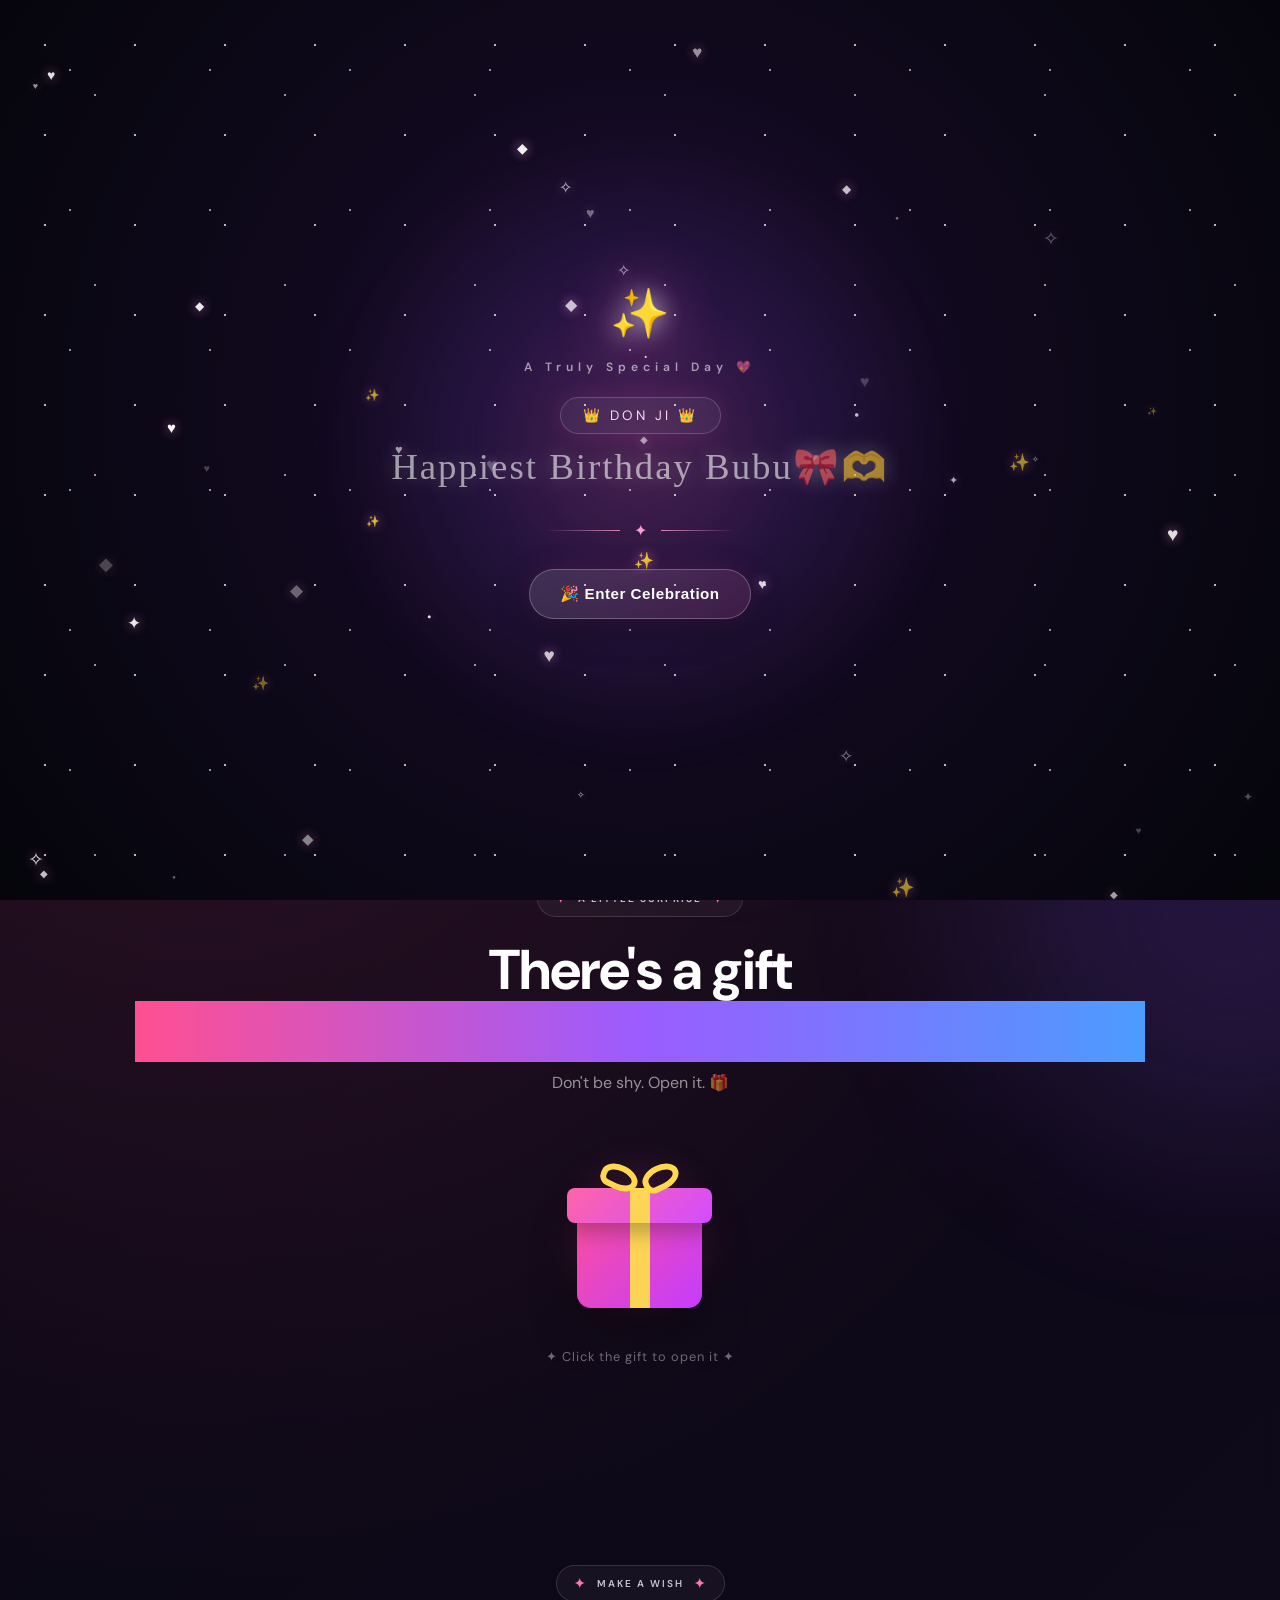
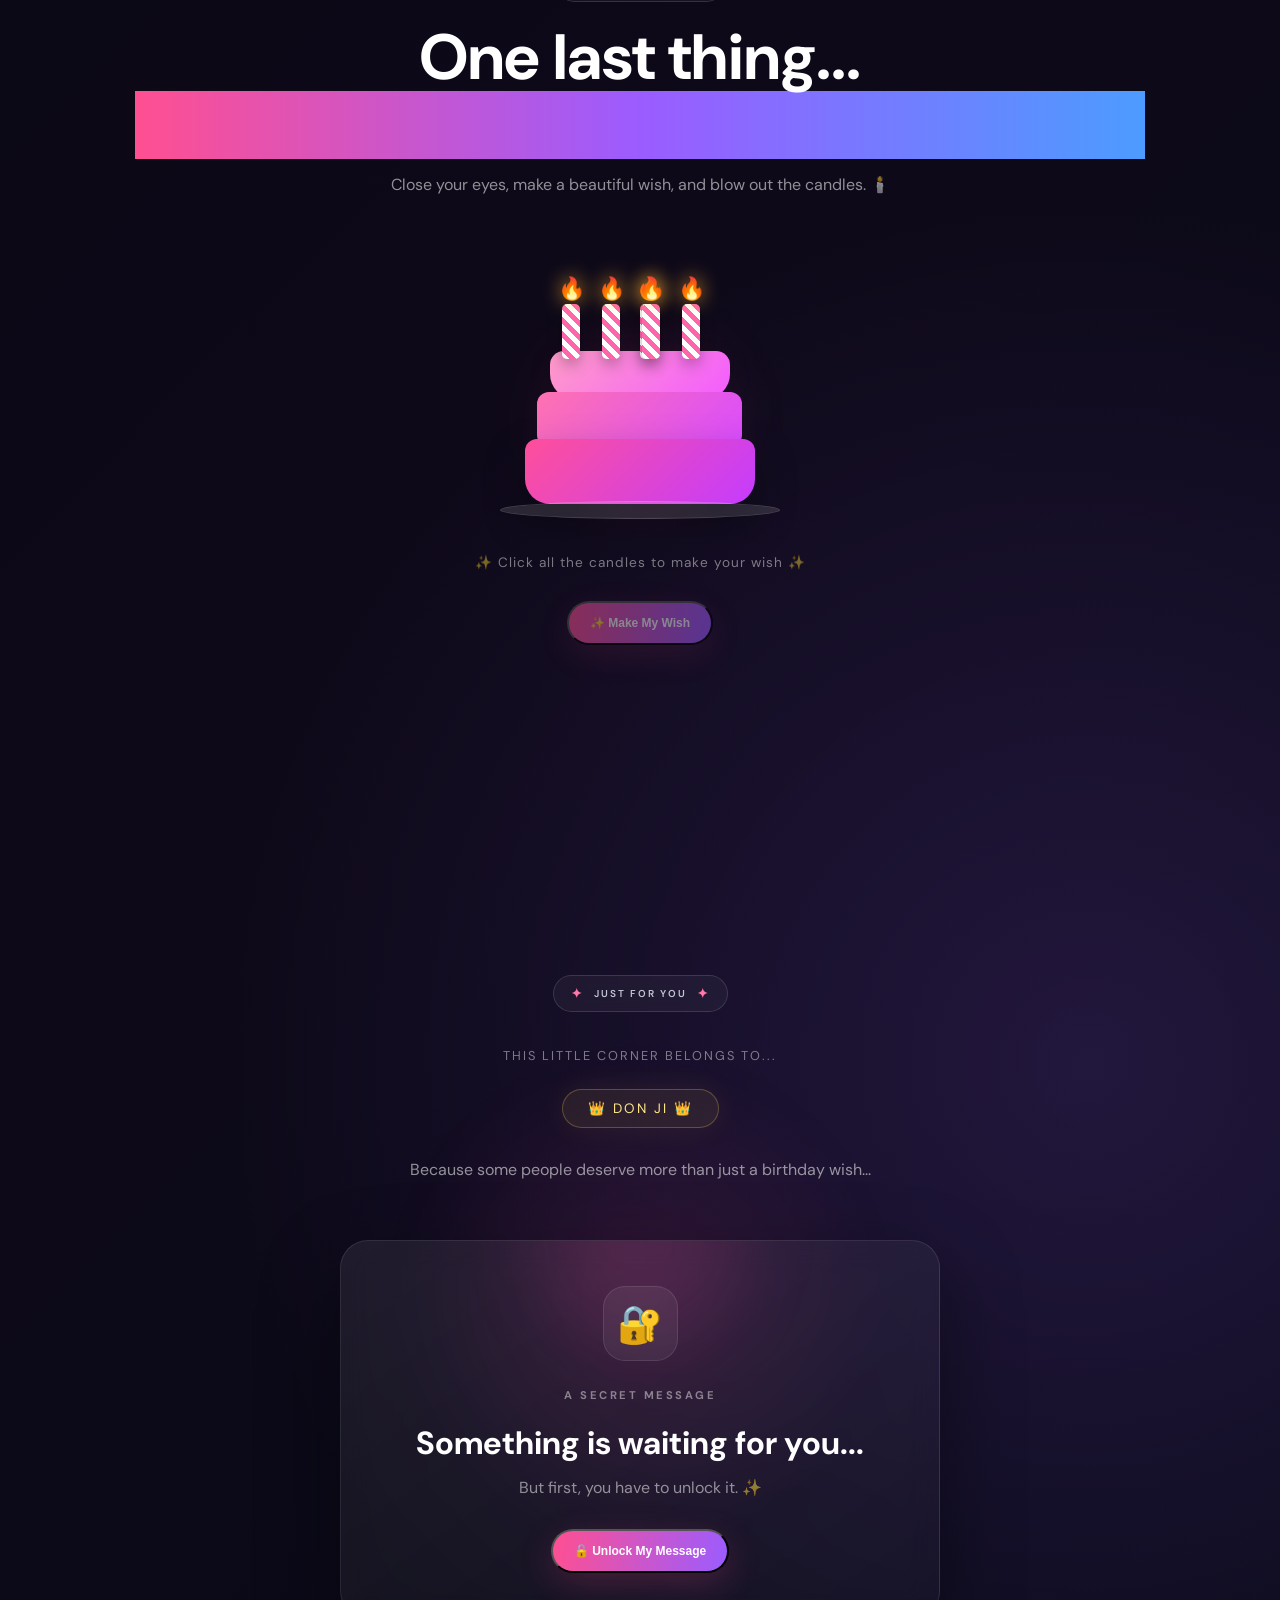
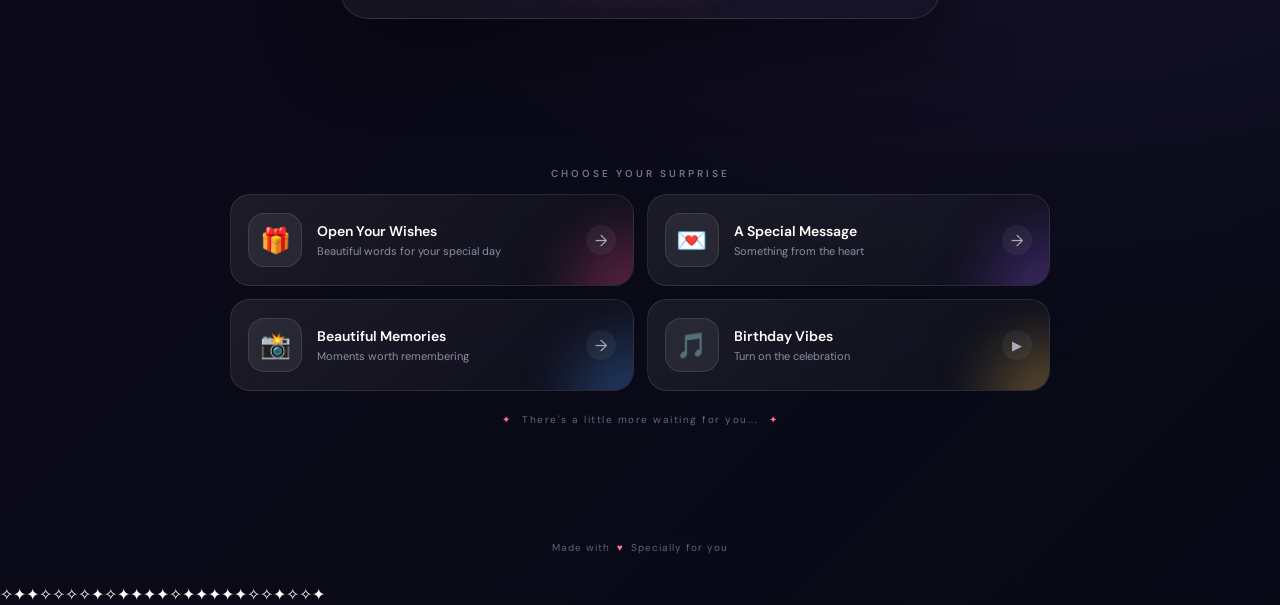
==== index.html @ 6f028351 "Initial birthday website" ====
<!DOCTYPE html>
<html lang="en">

<head>
    <meta charset="UTF-8">
    <meta name="viewport" content="width=device-width, initial-scale=1.0">

    <title> Happy Birthday 💖</title>

    <link rel="stylesheet" href="style.css">

    <link
        href="https://fonts.googleapis.com/css2?family=DM+Sans:wght@300;400;500;600;700&family=Great+Vibes&display=swap"
        rel="stylesheet">
</head>

<body class="home-page">

    <!-- Background -->
    <div class="background-glow glow-one"></div>
    <div class="background-glow glow-two"></div>
    <div class="stars"></div>

    <!-- Floating decorations -->
    <div class="floating-item balloon balloon-one">🎈</div>
    <div class="floating-item balloon balloon-two">🎈</div>
    <div class="floating-item heart heart-one">♡</div>
    <div class="floating-item heart heart-two">♡</div>
    <div class="floating-item sparkle sparkle-one">✦</div>
    <div class="floating-item sparkle sparkle-two">✧</div>

    <!-- =========================================
     GRAND BIRTHDAY OPENING
========================================= -->

    <div id="birthdayIntro" class="birthday-intro">

        <div class="intro-stars"></div>

        <div class="intro-balloons">
            <span>🎈</span>
            <span>🎈</span>
            <span>🎈</span>
            <span>🎈</span>
            <span>🎈</span>
        </div>

        <div class="intro-content">

            <div class="intro-sparkle">
                ✨
            </div>

            <p class="intro-small">
                 A Truly Special Day 💖
            </p>

            <h1>
            
            </h1>

            <div class="intro-crown">
                👑 DON JI 👑
            </div>

            <p class="intro-birthday">
                Happiest Birthday Bubu🎀🫶
            </p>

            <div class="intro-divider">
                <span></span>
                ✦
                <span></span>
            </div>

            <button id="enterBirthday" class="intro-enter">
                🎉 Enter Celebration
            </button>

        </div>

        <div class="intro-confetti"></div>

    </div>
    <!-- Top Navigation -->

    <nav class="top-nav">

        <div class="brand">
            <span class="brand-icon">✦</span>
            Don ji Birthday
        </div>

        <div class="nav-status">
            <span class="status-dot"></span>
            A Very Special Day
        </div>

    </nav>





    <!-- Main Hero -->

    <main class="hero">

        <div class="hero-content">

            <!-- Badge -->

            <div class="premium-badge">
                <span>✦</span>
                A LITTLE SURPRISE FOR YOU
                <span>✦</span>
            </div>


            <!-- Heading -->

            <h1>
                Happy
                <span>Birthday</span>
            </h1>


            <div class="special-name">
                Princess 🫶🏻🫰🏻
                <span>💖</span>
            </div>


            <p class="hero-description">
                Today is more than just a date on the calendar.
                <br>
                It's a celebration of <strong>you</strong>,
                your smile, your journey and all the beautiful
                moments waiting ahead.
            </p>


            <!-- Cake -->

            <div class="cake-wrapper">

                <div class="cake-glow"></div>

                <div class="cake">
                    🎂
                </div>

            </div>

            <!-- SURPRISE GIFT -->

            <section class="surprise-section">

                <div class="premium-badge">
                    <span>✦</span>
                    A LITTLE SURPRISE
                    <span>✦</span>
                </div>

                <h2>
                    There's a gift
                    <span>waiting for you...</span>
                </h2>

                <p class="surprise-subtitle">
                    Don't be shy. Open it. 🎁
                </p>

                <button id="giftBox" class="gift-box">

                    <div class="gift-glow"></div>

                    <div class="gift-lid">
                        <div class="gift-ribbon"></div>
                    </div>

                    <div class="gift-body">
                        <div class="gift-ribbon"></div>
                    </div>

                    <div class="gift-bow">
                        <span></span>
                        <span></span>
                    </div>

                </button>

                <p id="giftHint" class="gift-hint">
                    ✦ Click the gift to open it ✦
                </p>

            </section>


            <!-- SECRET SURPRISE -->

            <div id="surpriseModal" class="surprise-modal">

                <div class="surprise-backdrop"></div>

                <div class="surprise-card">

                    <button id="closeSurprise" class="close-surprise">
                        ×
                    </button>

                    <div class="surprise-icon">
                        🎁
                    </div>

                    <span class="section-label">
                        YOUR LITTLE SURPRISE
                    </span>

                    <h2>
                        Happy Birthday
                        <span>Beautiful Soul ✨</span>
                    </h2>

                    <p>
                        May this year bring you countless
                        reasons to smile, beautiful memories,
                        amazing adventures and everything
                        your heart wishes for.
                    </p>

                    <div class="surprise-message">
                        <span>“</span>

                        You are more special
                        than you probably realize.
                        Keep smiling and keep shining. 💖

                        <span>”</span>
                    </div>

                    <button id="celebrateButton" class="primary-button">
                        🎉 Celebrate!
                    </button>

                </div>

            </div>
            <!-- =========================================
     MAKE A WISH
========================================= -->

            <section class="wish-section">

                <div class="premium-badge">
                    <span>✦</span>
                    MAKE A WISH
                    <span>✦</span>
                </div>

                <h2 class="wish-title">
                    One last thing...
                    <span>Make a wish ✨</span>
                </h2>

                <p class="wish-subtitle">
                    Close your eyes, make a beautiful wish,
                    and blow out the candles. 🕯️
                </p>

                <div class="birthday-cake">

                    <div class="cake-glow"></div>

                    <!-- Candles -->

                    <button class="candle" data-candle="1">
                        <span class="flame">🔥</span>
                    </button>

                    <button class="candle" data-candle="2">
                        <span class="flame">🔥</span>
                    </button>

                    <button class="candle" data-candle="3">
                        <span class="flame">🔥</span>
                    </button>

                    <button class="candle" data-candle="4">
                        <span class="flame">🔥</span>
                    </button>

                    <button class="candle" data-candle="5">
                        <span class="flame">🔥</span>
                    </button>


                    <!-- Cake -->

                    <div class="cake-top"></div>

                    <div class="cake-middle"></div>

                    <div class="cake-bottom"></div>

                    <div class="cake-plate"></div>

                </div>


                <p id="candleHint" class="candle-hint">
                    ✨ Click all the candles to make your wish ✨
                </p>


                <button id="wishButton" class="primary-button wish-button">
                    ✨ Make My Wish
                </button>

            </section>


            <!-- =========================================
     FIREWORKS MODAL
========================================= -->

            <div id="fireworksModal" class="fireworks-modal">

                <canvas id="fireworksCanvas"></canvas>

                <div class="fireworks-content">

                    <div class="fireworks-emoji">
                        🎆
                    </div>

                    <span class="section-label">
                        YOUR WISH IS MADE
                    </span>

                    <h2>
                        Happy Birthday
                        <span>Beautiful Soul ✨</span>
                    </h2>

                    <p>
                        May every little wish in your heart
                        find its way to you.
                    </p>

                    <div class="wish-final">
                        🌟 Keep wishing.
                        Keep dreaming.
                        Keep shining. 🌟
                    </div>

                    <button id="closeFireworks" class="primary-button">
                        💖 Continue
                    </button>

                </div>

            </div>
            <!-- =========================================
     MAHI PERSONALIZED MESSAGE
========================================= -->

            <section class="mahi-section">

                <div class="premium-badge">
                    <span>✦</span>
                    JUST FOR YOU
                    <span>✦</span>
                </div>

                <p class="mahi-small">
                    This little corner belongs to...
                </p>


                <div class="don-ji-badge">
                    👑 DON JI 👑
                </div>

                <p class="mahi-intro">
                    Because some people deserve more than
                    just a birthday wish...
                </p>


                <!-- SECRET MESSAGE -->

                <div class="secret-message-box">

                    <div class="lock-icon" id="lockIcon">
                        🔐
                    </div>

                    <span class="section-label">
                        A SECRET MESSAGE
                    </span>

                    <h3 id="secretTitle">
                        Something is waiting for you...
                    </h3>

                    <p id="secretText">
                        But first, you have to unlock it. ✨
                    </p>

                    <button id="unlockButton" class="primary-button">
                        🔓 Unlock My Message
                    </button>

                </div>

            </section>

            <!-- Buttons -->

            <section class="action-section">

                <p class="action-label">
                    CHOOSE YOUR SURPRISE
                </p>


                <div class="action-grid">


                    <!-- Button 1 -->

                    <a href="wishes.html" class="action-card pink-card">

                        <div class="action-icon">
                            🎁
                        </div>

                        <div class="action-info">

                            <h3>
                                Open Your Wishes
                            </h3>

                            <p>
                                Beautiful words for your special day
                            </p>

                        </div>

                        <div class="action-arrow">
                            →
                        </div>

                    </a>



                    <!-- Button 2 -->

                    <a href="message.html" class="action-card purple-card">

                        <div class="action-icon">
                            💌
                        </div>

                        <div class="action-info">

                            <h3>
                                A Special Message
                            </h3>

                            <p>
                                Something from the heart
                            </p>

                        </div>

                        <div class="action-arrow">
                            →
                        </div>

                    </a>



                    <!-- Button 3 -->

                    <a href="memories.html" class="action-card blue-card">

                        <div class="action-icon">
                            📸
                        </div>

                        <div class="action-info">

                            <h3>
                                Beautiful Memories
                            </h3>

                            <p>
                                Moments worth remembering
                            </p>

                        </div>

                        <div class="action-arrow">
                            →
                        </div>

                    </a>



                    <!-- Button 4 -->

                    <button class="action-card music-card" id="musicButton">

                        <div class="action-icon">
                            🎵
                        </div>

                        <div class="action-info">

                            <h3 id="musicTitle">
                                Birthday Vibes
                            </h3>

                            <p id="musicText">
                                Turn on the celebration
                            </p>

                        </div>

                        <div class="action-arrow">
                            ▶
                        </div>

                    </button>


                </div>

            </section>


            <!-- Bottom text -->

            <div class="bottom-message">

                <span>✦</span>

                There's a little more waiting for you...

                <span>✦</span>

            </div>

        </div>

    </main>


    <!-- Music -->
    <audio id="birthdayMusic" preload="auto" loop>
        <source src="music/Alfaaz.aac" type="audio/aac">
    </audio>
    <footer>

        Made with
        <span>♥</span>
        Specially for you

    </footer>


    <script src="script.js"></script>

</body>

</ht
---- style.css ----
/* =========================================================
   PREMIUM BIRTHDAY WEBSITE
   Works with:
   index.html
   wishes.html
   message.html
   memories.html
========================================================= */


/* =========================================================
   GLOBAL
========================================================= */

* {
    margin: 0;
    padding: 0;
    box-sizing: border-box;
}

:root {
    --pink: #ff4f91;
    --pink-light: #ff8fba;
    --purple: #9b5cff;
    --purple-light: #bd9aff;
    --blue: #4c9cff;

    --white: #ffffff;
    --text: #ededf7;
    --muted: #aaaabd;
    --dark: #080711;

    --glass: rgba(255, 255, 255, 0.055);
    --glass-strong: rgba(255, 255, 255, 0.085);
    --border: rgba(255, 255, 255, 0.13);

    --shadow:
        0 25px 80px rgba(0, 0, 0, 0.35);
}

html {
    scroll-behavior: smooth;
}

body {
    min-height: 100vh;

    font-family:
        "DM Sans",
        Arial,
        sans-serif;

    color: var(--white);

    background:
        radial-gradient(
            circle at 15% 15%,
            rgba(255, 79, 145, 0.15),
            transparent 30%
        ),
        radial-gradient(
            circle at 85% 70%,
            rgba(155, 92, 255, 0.16),
            transparent 30%
        ),
        linear-gradient(
            135deg,
            #070610,
            #0e0919,
            #070a16
        );

    overflow-x: hidden;
}


/* =========================================================
   BACKGROUND
========================================================= */

.background-glow {
    position: fixed;

    width: 500px;
    height: 500px;

    border-radius: 50%;

    filter: blur(100px);

    opacity: 0.16;

    pointer-events: none;

    z-index: 0;
}

.glow-one {
    top: -250px;
    left: -180px;

    background: var(--pink);
}

.glow-two {
    right: -200px;
    bottom: -250px;

    background: var(--purple);
}


/* Stars */

.stars {
    position: fixed;

    inset: 0;

    pointer-events: none;

    z-index: 0;

    opacity: 0.25;

    background-image:
        radial-gradient(
            rgba(255,255,255,0.8) 1px,
            transparent 1px
        ),
        radial-gradient(
            rgba(255,255,255,0.5) 1px,
            transparent 1px
        );

    background-size:
        90px 90px,
        150px 150px;

    background-position:
        0 0,
        40px 70px;

    animation: starsMove 25s linear infinite;
}


/* =========================================================
   NAVIGATION
========================================================= */

.top-nav {
    position: relative;

    z-index: 20;

    width: 100%;

    min-height: 82px;

    padding: 20px 6%;

    display: flex;

    align-items: center;

    justify-content: space-between;

    border-bottom:
        1px solid rgba(255,255,255,0.08);

    background:
        rgba(7, 6, 16, 0.48);

    backdrop-filter: blur(20px);

    -webkit-backdrop-filter: blur(20px);
}


/* Brand */

.brand {
    display: flex;

    align-items: center;

    gap: 9px;

    font-size: 16px;

    font-weight: 600;

    letter-spacing: 1px;
}

.brand-icon {
    width: 30px;
    height: 30px;

    display: grid;

    place-items: center;

    border-radius: 9px;

    background:
        linear-gradient(
            135deg,
            var(--pink),
            var(--purple)
        );

    box-shadow:
        0 0 25px rgba(255,79,145,0.35);
}


/* Status */

.nav-status {
    display: flex;

    align-items: center;

    gap: 8px;

    padding: 8px 14px;

    border-radius: 50px;

    border:
        1px solid rgba(255,255,255,0.1);

    background:
        rgba(255,255,255,0.035);

    color: #aaaabb;

    font-size: 11px;

    letter-spacing: 0.5px;
}

.status-dot {
    width: 7px;
    height: 7px;

    border-radius: 50%;

    background: #70e6a1;

    box-shadow:
        0 0 12px #70e6a1;

    animation: pulse 2s infinite;
}


/* Back button */

.back-home {
    text-decoration: none;

    color: #bdbdcc;

    font-size: 13px;

    padding: 9px 17px;

    border-radius: 50px;

    border:
        1px solid rgba(255,255,255,0.1);

    background:
        rgba(255,255,255,0.035);

    transition: 0.3s ease;
}

.back-home:hover {
    color: white;

    border-color:
        rgba(255,255,255,0.25);

    background:
        rgba(255,255,255,0.09);

    transform: translateX(-4px);
}


/* =========================================================
   FLOATING DECORATIONS
========================================================= */

.floating-item {
    position: fixed;

    z-index: 1;

    pointer-events: none;

    user-select: none;
}

.balloon {
    font-size: 65px;

    opacity: 0.7;

    filter:
        drop-shadow(
            0 15px 20px rgba(255,80,140,0.2)
        );

    animation:
        balloonFloat 7s ease-in-out infinite;
}

.balloon-one {
    top: 18%;
    left: 4%;
}

.balloon-two {
    top: 22%;
    right: 5%;

    animation-delay: 2s;
}

.heart {
    color: #ff72a8;

    font-size: 65px;

    opacity: 0.3;

    animation:
        heartFloat 5s ease-in-out infinite;
}

.heart-one {
    left: 8%;
    bottom: 18%;
}

.heart-two {
    right: 9%;
    bottom: 20%;

    animation-delay: 2s;
}

.sparkle {
    color: white;

    font-size: 28px;

    opacity: 0.5;

    animation:
        sparkleFloat 4s ease-in-out infinite;
}

.sparkle-one {
    top: 30%;
    left: 18%;
}

.sparkle-two {
    right: 18%;
    top: 35%;

    animation-delay: 1.5s;
}


/* =========================================================
   HOME PAGE
========================================================= */

.hero {
    position: relative;

    z-index: 5;

    min-height:
        calc(100vh - 82px);

    display: flex;

    justify-content: center;

    align-items: center;

    text-align: center;

    padding:
        70px 20px 90px;
}

.hero-content {
    width: 100%;

    max-width: 1050px;
}


/* Badge */

.premium-badge {
    display: inline-flex;

    align-items: center;

    gap: 10px;

    padding: 9px 17px;

    border-radius: 50px;

    border:
        1px solid rgba(255,255,255,0.13);

    background:
        rgba(255,255,255,0.045);

    backdrop-filter: blur(15px);

    color: #c5c5d5;

    font-size: 10px;

    font-weight: 600;

    letter-spacing: 2px;

    animation:
        fadeDown 0.9s ease both;
}

.premium-badge span {
    color: #ff78a9;

    font-size: 13px;
}


/* Hero heading */

.hero h1 {
    margin-top: 25px;

    font-family:
        "Great Vibes",
        cursive;

    font-size:
        clamp(75px, 12vw, 155px);

    line-height: 0.85;

    font-weight: 400;

    letter-spacing: -2px;

    background:
        linear-gradient(
            100deg,
            #ffffff 10%,
            #ff82ad 40%,
            #b68bff 65%,
            #ffffff 90%
        );

    background-size: 250% auto;

    -webkit-background-clip: text;
    background-clip: text;

    -webkit-text-fill-color: transparent;

    animation:
        titleGradient 6s ease infinite,
        fadeUp 1s ease both;
}

.hero h1 span {
    display: block;
}


/* Name */

.special-name {
    margin-top: 18px;

    font-size:
        clamp(22px, 3vw, 34px);

    font-weight: 600;

    letter-spacing: 1px;

    animation:
        fadeUp 1.2s ease both;
}

.special-name span {
    display: inline-block;

    margin-left: 6px;

    animation:
        heartBeat 2s infinite;
}


/* Description */

.hero-description {
    max-width: 680px;

    margin:
        25px auto 0;

    color: var(--muted);

    font-size: 15px;

    line-height: 1.9;

    animation:
        fadeUp 1.4s ease both;
}

.hero-description strong {
    color: white;
}


/* Cake */

.cake-wrapper {
    position: relative;

    width: 130px;
    height: 120px;

    margin:
        20px auto 5px;

    display: grid;

    place-items: center;

    animation:
        fadeUp 1.5s ease both;
}

.cake {
    position: relative;

    z-index: 2;

    font-size: 68px;

    filter:
        drop-shadow(
            0 12px 30px rgba(255,80,140,0.35)
        );

    animation:
        cakeFloat 3.5s ease-in-out infinite;
}

.cake-glow {
    position: absolute;

    width: 90px;
    height: 90px;

    border-radius: 50%;

    background:
        radial-gradient(
            circle,
            rgba(255,90,150,0.3),
            transparent 70%
        );

    filter: blur(15px);

    animation:
        cakeGlow 3s ease-in-out infinite;
}


/* =========================================================
   ACTION BUTTONS
========================================================= */

.action-section {
    max-width: 820px;

    margin:
        28px auto 0;
}

.action-label {
    margin-bottom: 14px;

    color: #737389;

    font-size: 10px;

    letter-spacing: 3px;

    font-weight: 600;
}


/* Grid */

.action-grid {
    display: grid;

    grid-template-columns:
        repeat(2, 1fr);

    gap: 13px;
}


/* Action card */

.action-card {
    position: relative;

    min-height: 92px;

    display: flex;

    align-items: center;

    gap: 15px;

    padding: 15px 17px;

    text-align: left;

    text-decoration: none;

    color: white;

    border:
        1px solid rgba(255,255,255,0.1);

    border-radius: 20px;

    background:
        linear-gradient(
            135deg,
            rgba(255,255,255,0.075),
            rgba(255,255,255,0.025)
        );

    backdrop-filter: blur(18px);

    -webkit-backdrop-filter: blur(18px);

    cursor: pointer;

    transition:
        transform 0.35s ease,
        border 0.35s ease,
        box-shadow 0.35s ease,
        background 0.35s ease;

    overflow: hidden;
}


/* Shine */

.action-card::before {
    content: "";

    position: absolute;

    top: 0;
    left: -130%;

    width: 80%;

    height: 100%;

    background:
        linear-gradient(
            90deg,
            transparent,
            rgba(255,255,255,0.08),
            transparent
        );

    transform: skewX(-20deg);

    transition: 0.65s;
}

.action-card:hover::before {
    left: 150%;
}


/* Glow */

.action-card::after {
    content: "";

    position: absolute;

    width: 120px;
    height: 120px;

    right: -60px;
    bottom: -70px;

    border-radius: 50%;

    filter: blur(30px);

    opacity: 0.3;

    transition: 0.4s;
}

.pink-card::after {
    background: var(--pink);
}

.purple-card::after {
    background: var(--purple);
}

.blue-card::after {
    background: var(--blue);
}

.music-card::after {
    background: #ffca57;
}


/* Hover */

.action-card:hover {
    transform:
        translateY(-7px)
        scale(1.015);

    border-color:
        rgba(255,255,255,0.23);

    background:
        rgba(255,255,255,0.09);

    box-shadow:
        0 18px 50px rgba(0,0,0,0.3);
}

.action-card:hover::after {
    transform: scale(1.6);

    opacity: 0.5;
}


/* Icon */

.action-icon {
    position: relative;

    z-index: 2;

    flex-shrink: 0;

    width: 54px;
    height: 54px;

    display: grid;

    place-items: center;

    border-radius: 16px;

    background:
        rgba(255,255,255,0.07);

    border:
        1px solid rgba(255,255,255,0.1);

    font-size: 25px;

    transition: 0.35s;
}

.action-card:hover .action-icon {
    transform:
        rotate(-5deg)
        scale(1.08);

    background:
        rgba(255,255,255,0.12);
}


/* Info */

.action-info {
    position: relative;

    z-index: 2;

    flex: 1;
}

.action-info h3 {
    font-size: 14px;

    font-weight: 600;

    margin-bottom: 4px;
}

.action-info p {
    color: #8e8ea3;

    font-size: 11px;

    line-height: 1.4;
}


/* Arrow */

.action-arrow {
    position: relative;

    z-index: 2;

    width: 30px;
    height: 30px;

    display: grid;

    place-items: center;

    border-radius: 50%;

    color: #aaaabc;

    background:
        rgba(255,255,255,0.05);

    transition: 0.3s;
}

.action-card:hover .action-arrow {
    color: white;

    transform: translateX(4px);

    background:
        rgba(255,255,255,0.12);
}


/* Remove default button styles */

button.action-card {
    font-family: inherit;
    border: 1px solid rgba(255,255,255,0.1);
}


/* Bottom message */

.bottom-message {
    margin-top: 22px;

    color: #66667a;

    font-size: 10px;

    letter-spacing: 1.5px;
}

.bottom-message span {
    color: #ff73a5;

    margin: 0 6px;
}


/* =========================================================
   COMMON INNER PAGE
========================================================= */

.message-container,
.memories-container,
.wishes-container {
    position: relative;

    z-index: 5;

    width: min(1200px, 92%);

    margin: auto;

    padding:
        80px 0 100px;
}


/* =========================================================
   MESSAGE PAGE
========================================================= */

.message-heading,
.memories-heading {
    text-align: center;

    max-width: 800px;

    margin: auto;
}

.message-heading h1,
.memories-heading h1 {
    margin-top: 24px;

    font-family:
        "Great Vibes",
        cursive;

    font-size:
        clamp(60px, 8vw, 100px);

    font-weight: 400;

    line-height: 0.95;

    background:
        linear-gradient(
            100deg,
            white,
            #ff82ae,
            #b58bff
        );

    -webkit-background-clip: text;
    background-clip: text;

    -webkit-text-fill-color: transparent;
}

.message-heading h1 span,
.memories-heading h1 span {
    display: block;
}

.message-heading > p,
.memories-heading > p {
    margin-top: 22px;

    color: var(--muted);

    line-height: 1.8;
}


/* Letter */

.letter-wrapper {
    position: relative;

    max-width: 850px;

    margin:
        65px auto 0;
}

.letter-glow {
    position: absolute;

    inset: 10%;

    background:
        linear-gradient(
            135deg,
            rgba(255,79,145,0.25),
            rgba(155,92,255,0.2)
        );

    filter: blur(60px);

    z-index: -1;
}

.letter-card {
    position: relative;

    padding:
        45px clamp(25px, 6vw, 75px);

    border:
        1px solid rgba(255,255,255,0.14);

    border-radius: 28px;

    background:
        linear-gradient(
            145deg,
            rgba(255,255,255,0.085),
            rgba(255,255,255,0.025)
        );

    backdrop-filter: blur(20px);

    box-shadow:
        0 35px 100px rgba(0,0,0,0.3);
}

.letter-top {
    display: flex;

    align-items: center;

    justify-content: space-between;

    padding-bottom: 25px;

    border-bottom:
        1px solid rgba(255,255,255,0.09);
}

.letter-icon {
    width: 62px;
    height: 62px;

    display: grid;

    place-items: center;

    border-radius: 18px;

    font-size: 30px;

    background:
        rgba(255,255,255,0.07);
}

.letter-date {
    display: flex;

    flex-direction: column;

    align-items: flex-end;

    gap: 4px;
}

.letter-date span {
    color: #717185;

    font-size: 9px;

    letter-spacing: 2px;
}

.letter-date strong {
    color: #dddde8;

    font-size: 13px;
}

.letter-content {
    padding-top: 35px;

    color: #bdbdce;

    font-size: 15px;

    line-height: 2;
}

.letter-content p {
    margin-bottom: 22px;
}

.letter-content strong {
    color: white;
}

.greeting {
    color: white;

    font-size: 22px;

    font-weight: 600;
}

.quote-box {
    position: relative;

    margin:
        35px 0;

    padding:
        25px 35px;

    border-left:
        3px solid var(--pink);

    border-radius: 0 18px 18px 0;

    background:
        rgba(255,79,145,0.06);

    color: #e2cbd6;

    font-size: 16px;

    font-style: italic;
}

.quote-mark {
    color: var(--pink-light);

    font-size: 35px;

    line-height: 0;
}

.final-line {
    color: white;

    font-size: 18px;

    font-weight: 600;
}

.letter-signature {
    display: flex;

    flex-direction: column;

    gap: 4px;

    margin-top: 30px;

    padding-top: 25px;

    border-top:
        1px solid rgba(255,255,255,0.08);

    color: #7f7f94;

    font-size: 12px;
}

.letter-signature strong {
    color: #d9d9e5;

    font-size: 14px;
}


/* Heart section */

.heart-section {
    text-align: center;

    margin:
        90px auto 50px;

    max-width: 600px;
}

.big-heart {
    font-size: 65px;

    animation:
        heartBeat 1.8s infinite;

    filter:
        drop-shadow(
            0 10px 30px rgba(255,70,130,0.35)
        );
}

.heart-section h2 {
    margin-top: 15px;

    font-size: 25px;

    line-height: 1.4;
}

.heart-section p {
    margin-top: 10px;

    color: #858599;
}


/* =========================================================
   BUTTONS
========================================================= */

.message-navigation {
    display: flex;

    justify-content: center;

    gap: 12px;

    flex-wrap: wrap;

    margin-top: 35px;
}

.primary-button,
.secondary-button {
    display: inline-flex;

    align-items: center;

    justify-content: center;

    gap: 8px;

    padding:
        13px 21px;

    border-radius: 50px;

    text-decoration: none;

    font-size: 12px;

    font-weight: 600;

    transition: 0.3s;
}

.primary-button {
    color: white;

    background:
        linear-gradient(
            100deg,
            var(--pink),
            var(--purple)
        );

    box-shadow:
        0 10px 35px rgba(255,70,140,0.2);
}

.primary-button:hover {
    transform: translateY(-4px);

    box-shadow:
        0 15px 45px rgba(255,70,140,0.35);
}

.secondary-button {
    color: #d3d3df;

    border:
        1px solid rgba(255,255,255,0.12);

    background:
        rgba(255,255,255,0.045);
}

.secondary-button:hover {
    color: white;

    background:
        rgba(255,255,255,0.09);

    transform: translateY(-4px);
}


/* =========================================================
   MEMORIES PAGE
========================================================= */

.featured-memory {
    margin-top: 65px;
}

.featured-image {
    position: relative;

    height: 500px;

    overflow: hidden;

    border-radius: 30px;

    border:
        1px solid rgba(255,255,255,0.13);

    box-shadow:
        var(--shadow);
}

.featured-image img {
    width: 100%;
    height: 100%;

    object-fit: cover;

    transition:
        transform 1s ease;
}

.featured-image:hover img {
    transform: scale(1.05);
}

.image-overlay {
    position: absolute;

    inset: 0;

    background:
        linear-gradient(
            to top,
            rgba(0,0,0,0.85),
            rgba(0,0,0,0.05) 65%
        );
}

.featured-content {
    position: absolute;

    left: 45px;
    bottom: 40px;

    max-width: 550px;
}

.featured-content span {
    color: #ff91b9;

    font-size: 10px;

    letter-spacing: 3px;

    font-weight: 600;
}

.featured-content h2 {
    margin-top: 12px;

    font-size:
        clamp(35px, 5vw, 65px);

    line-height: 1.05;

    letter-spacing: -2px;
}

.featured-number {
    position: absolute;

    top: 30px;
    right: 30px;

    padding:
        8px 13px;

    border-radius: 50px;

    background:
        rgba(0,0,0,0.35);

    border:
        1px solid rgba(255,255,255,0.15);

    backdrop-filter: blur(10px);

    font-size: 10px;

    letter-spacing: 2px;
}


/* Intro */

.memory-intro {
    display: grid;

    grid-template-columns:
        1fr 0.7fr;

    gap: 60px;

    align-items: end;

    margin:
        100px 0 45px;
}

.section-label {
    color: #ff7ca9;

    font-size: 10px;

    font-weight: 600;

    letter-spacing: 3px;
}

.memory-intro h2 {
    margin-top: 12px;

    font-size:
        clamp(35px, 5vw, 55px);

    line-height: 1.05;

    letter-spacing: -2px;
}

.memory-intro > p {
    color: #9696aa;

    line-height: 1.8;

    font-size: 14px;
}


/* Gallery */

.memory-grid {
    display: grid;

    grid-template-columns:
        repeat(2, 1fr);

    gap: 18px;
}

.memory-card {
    position: relative;

    height: 380px;

    overflow: hidden;

    border-radius: 24px;

    border:
        1px solid rgba(255,255,255,0.1);

    box-shadow:
        0 20px 60px rgba(0,0,0,0.2);
}

.memory-card.large-card {
    height: 470px;
}

.memory-image,
.memory-image img {
    width: 100%;
    height: 100%;
}

.memory-image img {
    object-fit: cover;

    transition:
        transform 0.8s ease;
}

.memory-card:hover img {
    transform: scale(1.09);
}

.memory-overlay {
    position: absolute;

    inset: 0;

    background:
        linear-gradient(
            to top,
            rgba(0,0,0,0.85),
            rgba(0,0,0,0.05) 70%
        );
}

.memory-info {
    position: absolute;

    left: 28px;
    right: 28px;
    bottom: 28px;
}

.memory-info span {
    color: #ff8bb4;

    font-size: 9px;

    letter-spacing: 3px;

    font-weight: 600;
}

.memory-info h3 {
    margin-top: 8px;

    font-size: 22px;
}

.memory-info p {
    margin-top: 6px;

    max-width: 430px;

    color: #b8b8c7;

    font-size: 12px;

    line-height: 1.6;
}


/* =========================================================
   TIMELINE
========================================================= */

.memory-timeline {
    display: grid;

    grid-template-columns:
        0.7fr 1fr;

    gap: 100px;

    margin:
        120px 0;
}

.timeline-title > span {
    color: #ff7da9;

    font-size: 10px;

    letter-spacing: 3px;

    font-weight: 600;
}

.timeline-title h2 {
    margin-top: 15px;

    font-size:
        clamp(35px, 5vw, 55px);

    line-height: 1.05;
}

.timeline {
    display: flex;

    flex-direction: column;
}

.timeline-item {
    display: grid;

    grid-template-columns:
        55px 1fr;

    gap: 20px;
}

.timeline-dot {
    width: 45px;
    height: 45px;

    display: grid;

    place-items: center;

    border-radius: 50%;

    background:
        linear-gradient(
            135deg,
            var(--pink),
            var(--purple)
        );

    font-size: 10px;

    font-weight: 700;

    box-shadow:
        0 8px 25px rgba(255,70,140,0.25);
}

.timeline-item span {
    color: #77778b;

    font-size: 9px;

    letter-spacing: 2px;
}

.timeline-item h3 {
    margin-top: 5px;

    font-size: 20px;
}

.timeline-item p {
    margin-top: 5px;

    color: #9292a7;

    font-size: 12px;

    line-height: 1.7;
}

.timeline-line {
    width: 1px;

    height: 55px;

    margin:
        8px 0 8px 22px;

    background:
        linear-gradient(
            to bottom,
            rgba(255,79,145,0.4),
            rgba(155,92,255,0.2)
        );
}


/* Final memory section */

.memories-final {
    position: relative;

    text-align: center;

    padding:
        80px 30px;

    border-radius: 30px;

    overflow: hidden;

    background:
        linear-gradient(
            135deg,
            rgba(255,79,145,0.1),
            rgba(155,92,255,0.1)
        );

    border:
        1px solid rgba(255,255,255,0.11);
}

.final-icon {
    font-size: 55px;

    margin-bottom: 15px;
}

.memories-final h2 {
    max-width: 650px;

    margin: auto;

    font-size:
        clamp(30px, 5vw, 50px);

    line-height: 1.1;
}

.memories-final p {
    max-width: 550px;

    margin:
        18px auto 28px;

    color: #9494a8;

    line-height: 1.8;

    font-size: 14px;
}


/* =========================================================
   WISHES PAGE SUPPORT
========================================================= */

.wishes-container {
    max-width: 1200px;
}

.intro {
    max-width: 750px;

    margin-bottom: 55px;
}

.intro > span {
    color: #ff78a8;

    font-size: 10px;

    letter-spacing: 3px;
}

.intro h2 {
    margin-top: 15px;

    font-size:
        clamp(38px, 5vw, 62px);

    line-height: 1.05;

    letter-spacing: -2px;
}

.intro p {
    margin-top: 20px;

    color: #9999ad;

    line-height: 1.8;
}

.wish-grid {
    display: grid;

    grid-template-columns:
        repeat(3, 1fr);

    gap: 18px;
}

.wish-card {
    position: relative;

    min-height: 300px;

    padding: 30px;

    border-radius: 23px;

    border:
        1px solid rgba(255,255,255,0.1);

    background:
        linear-gradient(
            145deg,
            rgba(255,255,255,0.075),
            rgba(255,255,255,0.025)
        );

    backdrop-filter: blur(15px);

    overflow: hidden;

    transition:
        transform 0.35s ease,
        border 0.35s ease,
        box-shadow 0.35s ease;
}

.wish-card:hover {
    transform: translateY(-8px);

    border-color:
        rgba(255,105,160,0.35);

    box-shadow:
        0 20px 60px rgba(0,0,0,0.25);
}

.card-number {
    position: absolute;

    right: 22px;
    top: 18px;

    color: #626276;

    font-size: 10px;

    letter-spacing: 2px;
}

.emoji {
    width: 60px;
    height: 60px;

    display: grid;

    place-items: center;

    border-radius: 17px;

    background:
        rgba(255,255,255,0.06);

    border:
        1px solid rgba(255,255,255,0.1);

    font-size: 29px;

    margin-bottom: 23px;
}

.wish-card h3 {
    font-size: 18px;

    margin-bottom: 10px;
}

.wish-card p {
    color: #9696aa;

    font-size: 13px;

    line-height: 1.8;
}

.final-message {
    margin-top: 80px;

    text-align: center;

    padding: 75px 25px;

    border-radius: 30px;

    border:
        1px solid rgba(255,255,255,0.1);

    background:
        linear-gradient(
            135deg,
            rgba(255,79,145,0.09),
            rgba(155,92,255,0.09)
        );
}

.final-message h2 {
    color: #88889c;

    font-size: 13px;

    text-transform: uppercase;

    letter-spacing: 4px;
}

.final-message h3 {
    margin: 8px 0 10px;

    font-family:
        "Great Vibes",
        cursive;

    font-size:
        clamp(55px, 8vw, 90px);

    font-weight: 400;

    background:
        linear-gradient(
            90deg,
            white,
            #ff78a8,
            #b891ff
        );


    -webkit-text-fill-color: transparent;
}

.final-message p {
    color: #9292a6;

    margin-bottom: 25px;
}


/* =========================================================
   FOOTER
========================================================= */

footer {
    position: relative;

    z-index: 5;

    padding:
        25px 20px 30px;

    text-align: center;

    color: #626276;

    font-size: 10px;

    letter-spacing: 1px;
}

footer span {
    color: #ff679d;

    margin: 0 3px;
}


/* =========================================================
   ANIMATIONS
========================================================= */

@keyframes fadeUp {

    from {
        opacity: 0;

        transform:
            translateY(30px);
    }

    to {
        opacity: 1;

        transform:
            translateY(0);
    }

}

@keyframes fadeDown {

    from {
        opacity: 0;

        transform:
            translateY(-20px);
    }

    to {
        opacity: 1;

        transform:
            translateY(0);
    }

}

@keyframes titleGradient {

    0% {
        background-position: 0% center;
    }

    50% {
        background-position: 100% center;
    }

    100% {
        background-position: 0% center;
    }

}

@keyframes pulse {

    0%,
    100% {
        opacity: 1;

        transform: scale(1);
    }

    50% {
        opacity: 0.5;

        transform: scale(0.75);
    }

}

@keyframes heartBeat {

    0%,
    100% {
        transform: scale(1);
    }

    14% {
        transform: scale(1.15);
    }

    28% {
        transform: scale(1);
    }

    42% {
        transform: scale(1.1);
    }

}

@keyframes cakeFloat {

    0%,
    100% {
        transform:
            translateY(0)
            rotate(-2deg);
    }

    50% {
        transform:
            translateY(-12px)
            rotate(2deg);
    }

}

@keyframes cakeGlow {

    0%,
    100% {
        transform: scale(0.85);

        opacity: 0.5;
    }

    50% {
        transform: scale(1.15);

        opacity: 1;
    }

}

@keyframes balloonFloat {

    0%,
    100% {
        transform:
            translateY(0)
            rotate(-5deg);
    }

    50% {
        transform:
            translateY(-35px)
            rotate(5deg);
    }

}

@keyframes heartFloat {

    0%,
    100% {
        transform:
            translateY(0)
            rotate(-5deg);
    }

    50% {
        transform:
            translateY(-25px)
            rotate(5deg);
    }

}

@keyframes sparkleFloat {

    0%,
    100% {
        opacity: 0.25;

        transform:
            scale(0.8)
            rotate(0);
    }

    50% {
        opacity: 1;

        transform:
            scale(1.3)
            rotate(180deg);
    }

}

@keyframes starsMove {

    from {
        background-position:
            0 0,
            40px 70px;
    }

    to {
        background-position:
            90px 90px,
            130px 160px;
    }

}


/* =========================================================
   TABLET
========================================================= */

@media (max-width: 900px) {

    .wish-grid {
        grid-template-columns:
            repeat(2, 1fr);
    }

    .memory-intro {
        grid-template-columns: 1fr;

        gap: 25px;
    }

    .memory-timeline {
        grid-template-columns: 1fr;

        gap: 50px;
    }

}


/* =========================================================
   MOBILE
========================================================= */

@media (max-width: 650px) {

    .top-nav {
        min-height: 70px;

        padding:
            15px 18px;
    }

    .nav-status {
        display: none;
    }

    .brand {
        font-size: 14px;
    }

    .hero {
        min-height:
            calc(100vh - 70px);

        padding:
            55px 18px 70px;
    }

    .premium-badge {
        font-size: 8px;

        letter-spacing: 1.5px;

        padding:
            8px 12px;
    }

    .hero h1 {
        font-size: 78px;

        margin-top: 24px;
    }

    .special-name {
        font-size: 23px;
    }

    .hero-description {
        font-size: 13px;

        line-height: 1.8;
    }

    .cake-wrapper {
        margin-top: 18px;
    }

    .cake {
        font-size: 58px;
    }

    .action-section {
        margin-top: 15px;
    }

    .action-grid {
        grid-template-columns: 1fr;

        gap: 10px;
    }

    .action-card {
        min-height: 82px;

        border-radius: 18px;
    }

    .action-icon {
        width: 48px;
        height: 48px;

        border-radius: 14px;

        font-size: 22px;
    }

    .action-info h3 {
        font-size: 13px;
    }

    .action-info p {
        font-size: 10px;
    }

    .balloon {
        font-size: 42px;
    }

    .heart {
        font-size: 45px;
    }

    .sparkle {
        font-size: 20px;
    }


    /* Inner pages */

    .message-container,
    .memories-container,
    .wishes-container {
        width: 92%;

        padding:
            55px 0 75px;
    }

    .message-heading h1,
    .memories-heading h1 {
        font-size: 65px;
    }

    .message-heading > p,
    .memories-heading > p {
        font-size: 13px;
    }

    .letter-card {
        padding:
            28px 21px;

        border-radius: 22px;
    }

    .letter-top {
        padding-bottom: 20px;
    }

    .letter-icon {
        width: 52px;
        height: 52px;

        font-size: 25px;
    }

    .letter-date span {
        font-size: 7px;
    }

    .letter-date strong {
        font-size: 11px;
    }

    .letter-content {
        font-size: 13px;

        line-height: 1.9;
    }

    .greeting {
        font-size: 19px;
    }

    .quote-box {
        padding:
            20px;

        font-size: 14px;
    }

    .heart-section {
        margin-top: 65px;
    }

    .heart-section h2 {
        font-size: 21px;
    }


    /* Memories */

    .featured-image {
        height: 430px;

        border-radius: 23px;
    }

    .featured-content {
        left: 25px;
        bottom: 28px;
    }

    .featured-content h2 {
        font-size: 38px;
    }

    .featured-number {
        top: 20px;
        right: 20px;
    }

    .memory-intro {
        margin-top: 70px;
    }

    .memory-intro h2 {
        font-size: 39px;
    }

    .memory-grid {
        grid-template-columns: 1fr;
    }

    .memory-card,
    .memory-card.large-card {
        height: 390px;
    }

    .memory-timeline {
        margin:
            80px 0;
    }


    /* Wishes */

    .intro h2 {
        font-size: 40px;
    }

    .wish-grid {
        grid-template-columns: 1fr;
    }

    .wish-card {
        min-height: auto;

        padding: 27px;
    }

}


/* =========================================================
   SMALL MOBILE
========================================================= */

@media (max-width: 400px) {

    .hero h1 {
        font-size: 68px;
    }

    .special-name {
        font-size: 20px;
    }

    .hero-description br {
        display: none;
    }

    .action-card {
        padding: 13px;
    }

    .action-arrow {
        width: 27px;
        height: 27px;
    }

    .message-heading h1,
    .memories-heading h1 {
        font-size: 57px;
    }

    .featured-image {
        height: 380px;
    }

}

/* =========================================
   PREMIUM WISHES PAGE
========================================= */

.wishes-container {
    width: min(1180px, 92%);
    margin: 0 auto;
    padding: 80px 0 100px;
}


/* =========================================
   WISHES HEADING
========================================= */

.wishes-heading {
    text-align: center;
    max-width: 760px;
    margin: 0 auto 70px;

    animation: fadeUp 0.9s ease both;
}

.wishes-heading h1 {
    margin: 25px 0 18px;

    font-size: clamp(3rem, 7vw, 5.8rem);

    line-height: 0.95;

    letter-spacing: -3px;
}

.wishes-heading h1 span {
    display: block;

    background:
        linear-gradient(
            90deg,
            var(--pink),
            var(--purple),
            var(--blue)
        );

    -webkit-background-clip: text;
    -webkit-text-fill-color: transparent;

    background-clip: text;

    animation: titleGradient 5s ease infinite;
}

.wishes-heading p {
    max-width: 650px;

    margin: 0 auto;

    color: rgba(255,255,255,0.62);

    font-size: 1.05rem;

    line-height: 1.8;
}


/* =========================================
   INTRO CARD
========================================= */

.wishes-intro-card {

    position: relative;

    display: flex;

    align-items: center;

    gap: 35px;

    padding: 35px 40px;

    margin-bottom: 100px;

    border: 1px solid var(--border);

    border-radius: 28px;

    background:
        linear-gradient(
            135deg,
            rgba(255,255,255,0.07),
            rgba(255,255,255,0.025)
        );

    backdrop-filter: blur(18px);

    overflow: hidden;

    box-shadow:
        0 25px 80px rgba(0,0,0,0.25);
}

.wishes-intro-card::before {

    content: "";

    position: absolute;

    width: 300px;
    height: 300px;

    right: -120px;
    top: -150px;

    border-radius: 50%;

    background:
        radial-gradient(
            circle,
            rgba(180,90,255,0.25),
            transparent 70%
        );

    pointer-events: none;
}

.intro-icon {

    width: 80px;
    height: 80px;

    flex-shrink: 0;

    display: grid;
    place-items: center;

    border-radius: 22px;

    font-size: 2.5rem;

    background:
        linear-gradient(
            135deg,
            rgba(255,80,160,0.18),
            rgba(150,80,255,0.18)
        );

    border: 1px solid
        rgba(255,255,255,0.12);

    box-shadow:
        0 0 35px rgba(255,80,160,0.12);
}

.intro-content {
    position: relative;
    z-index: 1;
}

.section-label {

    display: inline-block;

    color: rgba(255,255,255,0.45);

    font-size: 0.7rem;

    font-weight: 700;

    letter-spacing: 2.5px;
}

.intro-content h2 {

    margin: 8px 0 10px;

    font-size: clamp(1.8rem, 4vw, 2.7rem);

    line-height: 1.15;
}

.intro-content p {

    max-width: 700px;

    margin: 0;

    color: rgba(255,255,255,0.58);

    line-height: 1.8;
}

.intro-decoration {

    margin-left: auto;

    font-size: 3rem;

    opacity: 0.7;

    animation:
        sparkleFloat 4s ease-in-out infinite;
}


/* =========================================
   SECTION HEADING
========================================= */

.wish-section {
    margin-bottom: 100px;
}

.section-heading {
    margin-bottom: 40px;
}

.section-heading > span {

    color: var(--pink);

    font-size: 0.7rem;

    font-weight: 700;

    letter-spacing: 2.5px;
}

.section-heading h2 {

    margin: 10px 0 0;

    font-size: clamp(2rem, 5vw, 3.3rem);

    line-height: 1.1;

    letter-spacing: -1px;
}


/* =========================================
   WISH GRID
========================================= */

.wish-grid {

    display: grid;

    grid-template-columns:
        repeat(3, minmax(0, 1fr));

    gap: 20px;
}


/* =========================================
   WISH CARD
========================================= */

.wish-card {

    position: relative;

    min-height: 310px;

    padding: 26px;

    border-radius: 24px;

    border: 1px solid var(--border);

    background:
        linear-gradient(
            145deg,
            rgba(255,255,255,0.065),
            rgba(255,255,255,0.025)
        );

    backdrop-filter: blur(15px);

    overflow: hidden;

    cursor: pointer;

    transition:
        transform 0.45s cubic-bezier(.2,.8,.2,1),
        border-color 0.4s ease,
        box-shadow 0.4s ease,
        background 0.4s ease;
}

.wish-card::before {

    content: "";

    position: absolute;

    width: 180px;
    height: 180px;

    top: -100px;
    right: -90px;

    border-radius: 50%;

    background:
        radial-gradient(
            circle,
            rgba(255,80,160,0.18),
            transparent 70%
        );

    transition:
        transform 0.5s ease;
}

.wish-card:hover {

    transform:
        translateY(-10px);

    border-color:
        rgba(255,255,255,0.18);

    background:
        linear-gradient(
            145deg,
            rgba(255,255,255,0.09),
            rgba(255,255,255,0.035)
        );

    box-shadow:
        0 25px 60px rgba(0,0,0,0.3),
        0 0 35px rgba(255,80,160,0.08);
}

.wish-card:hover::before {
    transform: scale(1.5);
}


/* Card top */

.card-top {

    display: flex;

    align-items: center;

    justify-content: space-between;

    margin-bottom: 30px;
}

.card-number {

    font-size: 0.75rem;

    font-weight: 700;

    letter-spacing: 2px;

    color:
        rgba(255,255,255,0.3);
}

.card-icon {

    width: 58px;
    height: 58px;

    display: grid;

    place-items: center;

    border-radius: 18px;

    font-size: 1.8rem;

    background:
        rgba(255,255,255,0.055);

    border:
        1px solid rgba(255,255,255,0.08);

    transition:
        transform 0.4s ease;
}

.wish-card:hover .card-icon {

    transform:
        rotate(-8deg)
        scale(1.1);
}


/* Card content */

.card-content {

    position: relative;

    z-index: 1;
}

.card-content > span {

    font-size: 0.65rem;

    font-weight: 700;

    letter-spacing: 2px;

    color:
        rgba(255,255,255,0.4);
}

.card-content h3 {

    margin: 8px 0 12px;

    font-size: 1.45rem;

    letter-spacing: -0.4px;
}

.card-content p {

    margin: 0;

    color:
        rgba(255,255,255,0.55);

    font-size: 0.9rem;

    line-height: 1.75;
}


/* Card bottom */

.card-bottom {

    position: absolute;

    left: 26px;
    bottom: 20px;

    color:
        rgba(255,255,255,0.2);

    font-size: 0.8rem;

    transition:
        color 0.3s ease,
        transform 0.3s ease;
}

.wish-card:hover .card-bottom {

    color:
        var(--pink);

    transform:
        translateX(8px);
}


/* =========================================
   FINAL MESSAGE
========================================= */

.final-message {

    position: relative;

    text-align: center;

    padding: 80px 35px;

    margin-top: 30px;

    border-radius: 32px;

    border:
        1px solid var(--border);

    background:
        linear-gradient(
            135deg,
            rgba(255,80,160,0.07),
            rgba(130,80,255,0.07),
            rgba(80,160,255,0.05)
        );

    overflow: hidden;
}

.final-glow {

    position: absolute;

    width: 500px;
    height: 500px;

    left: 50%;
    top: 50%;

    transform:
        translate(-50%, -50%);

    border-radius: 50%;

    background:
        radial-gradient(
            circle,
            rgba(255,80,160,0.13),
            transparent 65%
        );

    pointer-events: none;
}

.final-icon {

    position: relative;

    width: 75px;
    height: 75px;

    display: grid;
    place-items: center;

    margin: 0 auto 25px;

    border-radius: 24px;

    font-size: 2rem;

    background:
        rgba(255,255,255,0.06);

    border:
        1px solid rgba(255,255,255,0.1);

    animation:
        heartBeat 2s ease-in-out infinite;
}

.final-message h2 {

    position: relative;

    margin: 15px auto;

    max-width: 700px;

    font-size:
        clamp(2.2rem, 5vw, 4rem);

    line-height: 1.05;

    letter-spacing: -1.5px;
}

.final-message h2 span {

    display: block;

    background:
        linear-gradient(
            90deg,
            var(--pink),
            var(--purple),
            var(--blue)
        );

    -webkit-text-fill-color: transparent;
}

.final-message p {

    position: relative;

    max-width: 620px;

    margin: 25px auto;

    color:
        rgba(255,255,255,0.58);

    line-height: 1.8;
}

.final-divider {

    position: relative;

    display: flex;

    justify-content: center;

    gap: 12px;

    margin: 30px 0;
}

.final-divider span {

    color:
        rgba(255,255,255,0.3);

    font-size: 0.7rem;
}

.final-message h3 {

    position: relative;

    margin-bottom: 30px;

    font-size: 1.1rem;

    font-weight: 500;

    color:
        rgba(255,255,255,0.75);
}


/* =========================================
   PAGE NAVIGATION
========================================= */

.page-navigation {

    display: flex;

    justify-content: center;

    flex-wrap: wrap;

    gap: 15px;

    margin-top: 35px;
}


/* =========================================
   MOBILE
========================================= */

@media (max-width: 900px) {

    .wish-grid {
        grid-template-columns:
            repeat(2, minmax(0, 1fr));
    }

    .wishes-intro-card {
        padding: 30px;
    }

}


@media (max-width: 650px) {

    .wishes-container {
        width: 90%;
        padding-top: 55px;
    }

    .wishes-heading {
        margin-bottom: 50px;
    }

    .wishes-heading h1 {
        letter-spacing: -2px;
    }

    .wishes-intro-card {

        flex-direction: column;

        align-items: flex-start;

        padding: 28px;

        border-radius: 22px;

        margin-bottom: 65px;
    }

    .intro-decoration {
        display: none;
    }

    .wish-grid {
        grid-template-columns: 1fr;
    }

    .wish-card {
        min-height: 290px;
    }

    .final-message {
        padding: 60px 25px;
        border-radius: 24px;
    }

    .page-navigation {
        flex-direction: column;
    }

    .page-navigation a {
        width: 100%;
        text-align: center;
        justify-content: center;
    }

}


@media (max-width: 400px) {

    .wishes-container {
        width: 92%;
    }

    .wishes-heading h1 {
        font-size: 2.8rem;
    }

    .wish-card {
        padding: 22px;
    }

    .card-icon {
        width: 50px;
        height: 50px;
    }

    .final-message h2 {
        font-size: 2rem;
    }

}


/* =========================================
   INTERACTIVE SURPRISE GIFT
========================================= */

.surprise-section {
    position: relative;

    text-align: center;

    padding: 90px 20px 100px;

    margin-top: 30px;

    overflow: hidden;
}

.surprise-section h2 {
    margin: 22px 0 10px;

    font-size:
        clamp(2rem, 5vw, 3.5rem);

    line-height: 1.1;

    letter-spacing: -1px;
}

.surprise-section h2 span {
    display: block;

    background:
        linear-gradient(
            90deg,
            var(--pink),
            var(--purple),
            var(--blue)
        );

    -webkit-text-fill-color: transparent;
}

.surprise-subtitle {
    color:
        rgba(255,255,255,0.55);

    margin-bottom: 45px;
}


/* =========================================
   GIFT BOX
========================================= */

.gift-box {
    position: relative;

    width: 190px;
    height: 190px;

    margin: 0 auto;

    border: none;

    background: transparent;

    cursor: pointer;

    transition:
        transform 0.4s ease;
}

.gift-box:hover {
    transform:
        translateY(-10px)
        scale(1.05);
}

.gift-box:active {
    transform:
        translateY(-5px)
        scale(0.97);
}


/* Glow */

.gift-glow {
    position: absolute;

    width: 170px;
    height: 170px;

    left: 10px;
    top: 15px;

    border-radius: 50%;

    background:
        radial-gradient(
            circle,
            rgba(255,80,160,0.35),
            transparent 70%
        );

    filter: blur(15px);

    animation:
        giftGlow 2.5s ease-in-out infinite;
}

@keyframes giftGlow {

    0%,
    100% {
        transform: scale(0.8);
        opacity: 0.5;
    }

    50% {
        transform: scale(1.15);
        opacity: 0.9;
    }
}


/* Gift body */

.gift-body {
    position: absolute;

    width: 125px;
    height: 105px;

    left: 32px;
    bottom: 20px;

    border-radius:
        8px 8px 14px 14px;

    background:
        linear-gradient(
            135deg,
            #ff4f9a,
            #c43cff
        );

    box-shadow:
        0 20px 45px
        rgba(0,0,0,0.35);
}


/* Gift lid */

.gift-lid {
    position: absolute;

    width: 145px;
    height: 35px;

    left: 22px;
    top: 50px;

    border-radius: 8px;

    z-index: 4;

    background:
        linear-gradient(
            135deg,
            #ff65a7,
            #d34cff
        );

    box-shadow:
        0 10px 20px
        rgba(0,0,0,0.25);

    transition:
        transform 0.8s
        cubic-bezier(.2,.8,.2,1);
}


/* Ribbon */

.gift-ribbon {
    position: absolute;

    width: 20px;

    height: 100%;

    left: 50%;

    transform:
        translateX(-50%);

    background:
        rgba(255,220,80,0.95);
}

.gift-body .gift-ribbon {
    height: 105px;
}


/* Bow */

.gift-bow {
    position: absolute;

    left: 50%;
    top: 27px;

    transform:
        translateX(-50%);

    z-index: 5;

    display: flex;

    gap: 3px;
}

.gift-bow span {
    display: block;

    width: 38px;
    height: 25px;

    border: 6px solid #ffd84d;

    border-radius:
        50% 50% 50% 10px;

    transform:
        rotate(25deg);
}

.gift-bow span:last-child {
    transform:
        rotate(-25deg);
}


/* Hint */

.gift-hint {

    margin-top: 15px;

    color:
        rgba(255,255,255,0.4);

    font-size: 0.8rem;

    letter-spacing: 1px;

    animation:
        pulse 2s ease-in-out infinite;
}


/* =========================================
   OPEN ANIMATION
========================================= */

.gift-box.opened {
    transform:
        translateY(-8px);
}

.gift-box.opened .gift-lid {
    transform:
        translateY(-65px)
        rotate(-8deg);
}

.gift-box.opened .gift-bow {
    transform:
        translateX(-50%)
        translateY(-70px)
        rotate(-8deg);

    transition:
        transform 0.8s
        cubic-bezier(.2,.8,.2,1);
}


/* =========================================
   SURPRISE MODAL
========================================= */

.surprise-modal {
    position: fixed;

    inset: 0;

    z-index: 10000;

    display: flex;

    align-items: center;
    justify-content: center;

    padding: 25px;

    visibility: hidden;

    opacity: 0;

    transition:
        opacity 0.4s ease,
        visibility 0.4s ease;
}

.surprise-modal.active {
    visibility: visible;

    opacity: 1;
}

.surprise-backdrop {
    position: absolute;

    inset: 0;

    background:
        rgba(5,5,15,0.88);

    backdrop-filter:
        blur(12px);
}

.surprise-card {

    position: relative;

    z-index: 2;

    width: min(580px, 100%);

    padding: 50px 40px;

    text-align: center;

    border-radius: 30px;

    border:
        1px solid
        rgba(255,255,255,0.14);

    background:
        linear-gradient(
            145deg,
            rgba(30,25,50,0.98),
            rgba(15,15,30,0.98)
        );

    box-shadow:
        0 40px 100px
        rgba(0,0,0,0.6),

        0 0 70px
        rgba(255,80,160,0.12);

    transform:
        translateY(30px)
        scale(0.9);

    transition:
        transform 0.5s
        cubic-bezier(.2,.8,.2,1);
}

.surprise-modal.active
.surprise-card {

    transform:
        translateY(0)
        scale(1);
}


/* Surprise icon */

.surprise-icon {

    width: 80px;
    height: 80px;

    display: grid;

    place-items: center;

    margin: 0 auto 22px;

    border-radius: 24px;

    font-size: 2.5rem;

    background:
        rgba(255,255,255,0.07);

    border:
        1px solid
        rgba(255,255,255,0.1);

    animation:
        heartBeat 2s ease-in-out infinite;
}


/* Modal title */

.surprise-card h2 {

    margin: 18px 0;

    font-size:
        clamp(2rem, 6vw, 3.3rem);

    line-height: 1.05;
}

.surprise-card h2 span {

    display: block;

    margin-top: 8px;

    background:
        linear-gradient(
            90deg,
            var(--pink),
            var(--purple),
            var(--blue)
        );

    -webkit-text-fill-color: transparent;
}

.surprise-card > p {

    color:
        rgba(255,255,255,0.58);

    line-height: 1.8;

    max-width: 470px;

    margin:
        0 auto 25px;
}


/* Message */

.surprise-message {

    padding: 22px;

    margin: 25px 0 30px;

    border-radius: 18px;

    background:
        rgba(255,255,255,0.04);

    border:
        1px solid
        rgba(255,255,255,0.07);

    color:
        rgba(255,255,255,0.72);

    font-style: italic;

    line-height: 1.7;
}

.surprise-message span {

    color:
        var(--pink);

    font-size: 1.7rem;
}


/* Close */

.close-surprise {

    position: absolute;

    top: 18px;
    right: 20px;

    width: 40px;
    height: 40px;

    border: none;

    border-radius: 50%;

    background:
        rgba(255,255,255,0.07);

    color: white;

    font-size: 25px;

    cursor: pointer;

    transition:
        transform 0.3s ease,
        background 0.3s ease;
}

.close-surprise:hover {

    background:
        rgba(255,255,255,0.14);

    transform:
        rotate(90deg);
}


/* Mobile */

@media (max-width: 600px) {

    .surprise-section {
        padding:
            70px 15px 80px;
    }

    .gift-box {
        transform: scale(0.9);
    }

    .gift-box:hover {
        transform:
            translateY(-8px)
            scale(0.95);
    }

    .surprise-card {

        padding:
            45px 22px 35px;

        border-radius: 24px;
    }

}/* =========================================
   MAKE A WISH SECTION
========================================= */

.wish-section {
    position: relative;
    text-align: center;
    padding: 100px 20px 120px;
    overflow: hidden;
}

.wish-title {
    margin: 22px 0 12px;
    font-size: clamp(2.2rem, 6vw, 4rem);
    line-height: 1.05;
}

.wish-title span {
    display: block;

    background:
        linear-gradient(
            90deg,
            var(--pink),
            var(--purple),
            var(--blue)
        );

    -webkit-text-fill-color: transparent;
}

.wish-subtitle {
    max-width: 600px;
    margin: 0 auto 70px;

    color: rgba(255,255,255,0.55);

    line-height: 1.8;
}


/* =========================================
   CAKE
========================================= */

.birthday-cake {
    position: relative;

    width: 320px;
    height: 260px;

    margin: 0 auto 25px;
}


.cake-glow {
    position: absolute;

    width: 260px;
    height: 180px;

    left: 30px;
    top: 60px;

    border-radius: 50%;

    background:
        radial-gradient(
            circle,
            rgba(255,80,170,0.3),
            transparent 70%
        );

    filter: blur(25px);

    animation:
        cakeGlow 3s ease-in-out infinite;
}


@keyframes cakeGlow {

    0%,100% {
        transform: scale(.9);
        opacity: .5;
    }

    50% {
        transform: scale(1.1);
        opacity: .9;
    }

}


/* =========================================
   CAKE LAYERS
========================================= */

.cake-bottom {
    position: absolute;

    width: 230px;
    height: 65px;

    left: 45px;
    bottom: 25px;

    border-radius:
        12px 12px 25px 25px;

    background:
        linear-gradient(
            135deg,
            #ff4f9a,
            #c43cff
        );

    box-shadow:
        0 20px 40px rgba(0,0,0,.35);
}


.cake-middle {
    position: absolute;

    width: 205px;
    height: 55px;

    left: 57px;
    bottom: 82px;

    border-radius: 12px;

    background:
        linear-gradient(
            135deg,
            #ff72b0,
            #d94cff
        );
}


.cake-top {
    position: absolute;

    width: 180px;
    height: 48px;

    left: 70px;
    bottom: 130px;

    border-radius:
        14px 14px 25px 25px;

    background:
        linear-gradient(
            135deg,
            #ff9bc8,
            #f35cff
        );

    box-shadow:
        0 8px 20px rgba(0,0,0,.25);
}


.cake-plate {
    position: absolute;

    width: 280px;
    height: 18px;

    left: 20px;
    bottom: 10px;

    border-radius: 50%;

    background:
        rgba(255,255,255,.12);

    border:
        1px solid
        rgba(255,255,255,.15);
}


/* =========================================
   CANDLES
========================================= */

.candle {
    position: absolute;

    width: 18px;
    height: 55px;

    bottom: 170px;

    border: none;
    border-radius: 5px;

    cursor: pointer;

    background:
        repeating-linear-gradient(
            45deg,
            #fff,
            #fff 5px,
            #ff65aa 5px,
            #ff65aa 10px
        );

    box-shadow:
        0 5px 15px rgba(0,0,0,.3);

    z-index: 5;

    transition:
        transform .3s ease;
}


.candle:hover {
    transform: translateY(-5px);
}


.candle:nth-of-type(2) {
    left: 82px;
}

.candle:nth-of-type(3) {
    left: 122px;
}

.candle:nth-of-type(4) {
    left: 162px;
}

.candle:nth-of-type(5) {
    left: 202px;
}

.candle:nth-of-type(6) {
    left: 242px;
}


.flame {
    position: absolute;

    left: 50%;
    top: -28px;

    transform:
        translateX(-50%);

    font-size: 22px;

    filter:
        drop-shadow(
            0 0 10px
            rgba(255,180,50,.8)
        );

    animation:
        flameFlicker .7s ease-in-out infinite;
}


@keyframes flameFlicker {

    0%,100% {
        transform:
            translateX(-50%)
            scale(1);
    }

    50% {
        transform:
            translateX(-50%)
            scale(1.15);
    }

}


/* candle blown */

.candle.blown .flame {
    opacity: 0;

    transform:
        translateX(-50%)
        translateY(-20px)
        scale(.2);

    transition: .4s ease;
}


.candle.blown {
    transform:
        translateY(3px);
}


.candle-hint {
    color:
        rgba(255,255,255,.45);

    font-size: .85rem;

    letter-spacing: 1px;

    margin: 20px 0 30px;
}


.wish-button {
    opacity: .5;

    pointer-events: none;

    transition:
        opacity .3s ease,
        transform .3s ease;
}


.wish-button.ready {
    opacity: 1;

    pointer-events: auto;
}


/* =========================================
   FIREWORKS MODAL
========================================= */
.candle.blown .flame {
    animation: none !important;
    opacity: 0;
    transform:
        translateX(-50%)
        scale(0);
    transition: none;
}
.fireworks-modal {
    position: fixed;

    inset: 0;

    z-index: 20000;

    display: flex;

    align-items: center;
    justify-content: center;

    padding: 25px;

    visibility: hidden;
    opacity: 0;

    transition:
        opacity .5s ease,
        visibility .5s ease;
}


.fireworks-modal.active {
    visibility: visible;
    opacity: 1;
}


#fireworksCanvas {
    position: absolute;

    inset: 0;

    width: 100%;
    height: 100%;

    background:
        radial-gradient(
            circle at center,
            #17132c,
            #05050d 70%
        );
}


.fireworks-content {
    position: relative;

    z-index: 2;

    width: min(600px, 100%);

    padding: 50px 35px;

    text-align: center;

    border-radius: 30px;

    background:
        rgba(15,15,30,.82);

    backdrop-filter:
        blur(18px);

    border:
        1px solid
        rgba(255,255,255,.12);

    box-shadow:
        0 40px 100px
        rgba(0,0,0,.65);

    transform:
        scale(.85)
        translateY(30px);

    transition:
        transform .6s
        cubic-bezier(.2,.8,.2,1);
}


.fireworks-modal.active
.fireworks-content {
    transform:
        scale(1)
        translateY(0);
}


.fireworks-emoji {
    font-size: 4rem;

    margin-bottom: 15px;

    animation:
        heartBeat 1.5s ease-in-out infinite;
}


.fireworks-content h2 {
    margin: 20px 0;

    font-size:
        clamp(2rem, 6vw, 3.5rem);

    line-height: 1.05;
}


.fireworks-content h2 span {
    display: block;

    margin-top: 8px;

    background:
        linear-gradient(
            90deg,
            var(--pink),
            var(--purple),
            var(--blue)
        );

    -webkit-text-fill-color: transparent;
}


.fireworks-content > p {
    color:
        rgba(255,255,255,.6);

    line-height: 1.8;

    max-width: 480px;

    margin: 0 auto 25px;
}


.wish-final {
    padding: 20px;

    margin: 25px 0 30px;

    border-radius: 18px;

    background:
        rgba(255,255,255,.05);

    border:
        1px solid
        rgba(255,255,255,.08);

    color:
        rgba(255,255,255,.8);

    line-height: 1.7;
}


/* =========================================
   MOBILE
========================================= */

@media (max-width: 600px) {

    .wish-section {
        padding:
            75px 15px 90px;
    }

    .birthday-cake {
        transform: scale(.85);

        margin-left: auto;
        margin-right: auto;

        margin-top: -10px;
        margin-bottom: -20px;
    }

    .fireworks-content {
        padding:
            45px 22px 35px;

        border-radius: 24px;
    }

}
/* =========================================
   PERSONALIZATION
========================================= */

.mahi-section {
    position: relative;
    text-align: center;

    padding: 110px 20px 120px;

    overflow: hidden;
}


/* background glow */

.mahi-section::before {
    content: "";

    position: absolute;

    width: 500px;
    height: 500px;

    left: 50%;
    top: 50%;

    transform: translate(-50%, -50%);

    border-radius: 50%;

    background:
        radial-gradient(
            circle,
            rgba(255,70,160,.12),
            transparent 70%
        );

    filter: blur(20px);

    pointer-events: none;
}


/* small text */

.mahi-small {
    position: relative;

    margin-top: 35px;

    color:
        rgba(255,255,255,.45);

    letter-spacing: 2px;

    font-size: .8rem;

    text-transform: uppercase;
}


/* MAHI */

.mahi-name {
    position: relative;

    margin: 10px 0 5px;

    font-size:
        clamp(4rem, 12vw, 8rem);

    line-height: .9;

    font-weight: 800;

    letter-spacing: -5px;

    background:
        linear-gradient(
            90deg,
            #ff5fa2,
            #c45cff,
            #65a8ff
        );

    -webkit-text-fill-color: transparent;

    filter:
        drop-shadow(
            0 10px 30px
            rgba(255,80,170,.18)
        );
}


/* DON JI */

.don-ji-badge {
    position: relative;

    display: inline-block;

    margin-top: 25px;

    padding: 10px 25px;

    border-radius: 100px;

    font-size: .85rem;

    letter-spacing: 2px;

    color: #ffe78a;

    background:
        rgba(255,210,80,.08);

    border:
        1px solid
        rgba(255,215,90,.25);

    box-shadow:
        0 0 30px
        rgba(255,200,50,.08);
}


/* intro */

.mahi-intro {
    position: relative;

    max-width: 550px;

    margin: 28px auto 55px;

    color:
        rgba(255,255,255,.55);

    line-height: 1.8;

    font-size: 1rem;
}


/* =========================================
   SECRET MESSAGE
========================================= */

.secret-message-box {
    position: relative;

    width: min(600px, 100%);

    margin: 0 auto;

    padding: 45px 30px;

    border-radius: 28px;

    background:
        linear-gradient(
            145deg,
            rgba(255,255,255,.07),
            rgba(255,255,255,.025)
        );

    border:
        1px solid
        rgba(255,255,255,.1);

    backdrop-filter:
        blur(15px);

    box-shadow:
        0 30px 80px
        rgba(0,0,0,.4);

    overflow: hidden;
}


.secret-message-box::before {
    content: "";

    position: absolute;

    width: 200px;
    height: 200px;

    left: 50%;
    top: -100px;

    transform: translateX(-50%);

    border-radius: 50%;

    background:
        rgba(255,80,170,.12);

    filter: blur(40px);
}


.lock-icon {
    position: relative;

    width: 75px;
    height: 75px;

    display: grid;
    place-items: center;

    margin: 0 auto 22px;

    border-radius: 22px;

    font-size: 2.3rem;

    background:
        rgba(255,255,255,.06);

    border:
        1px solid
        rgba(255,255,255,.1);

    transition:
        transform .5s ease;
}


.secret-message-box h3 {
    position: relative;

    margin: 18px 0 10px;

    font-size:
        clamp(1.4rem, 4vw, 2rem);
}


.secret-message-box p {
    position: relative;

    color:
        rgba(255,255,255,.52);

    line-height: 1.7;

    margin-bottom: 28px;
}


/* =========================================
   UNLOCKED STATE
========================================= */

.secret-message-box.unlocked {
    border-color:
        rgba(255,100,180,.35);

    box-shadow:
        0 30px 100px
        rgba(255,60,160,.12);
}


.secret-message-box.unlocked
.lock-icon {
    transform:
        rotate(360deg)
        scale(1.15);
}


.secret-message-box.unlocked
#secretTitle {
    background:
        linear-gradient(
            90deg,
            var(--pink),
            var(--purple),
            var(--blue)
        );

    -webkit-text-fill-color: transparent;
}


/* =========================================
   MOBILE
========================================= */

@media (max-width: 600px) {

    .mahi-section {
        padding:
            80px 15px 90px;
    }

    .mahi-name {
        letter-spacing: -3px;
    }

    .secret-message-box {
        padding:
            40px 20px;
        border-radius: 22px;
    }

}

/* =========================================
   GRAND BIRTHDAY OPENING
========================================= */

.birthday-intro {
    position: fixed;
    inset: 0;
    z-index: 99999;
    overflow: hidden;

    display: flex;
    align-items: center;
    justify-content: center;

    background:
        radial-gradient(circle at 50% 45%, #24133f 0%, #10091d 42%, #05050b 100%);

    transition:
        opacity 1s ease,
        visibility 1s ease;
}

/* Intro closing animation */

.birthday-intro.hide {
    opacity: 0;
    visibility: hidden;
    pointer-events: none;
}

/* =========================================
   STARS
========================================= */

.intro-stars,
.intro-stars::before,
.intro-stars::after {
    position: absolute;
    inset: 0;
    content: "";
    pointer-events: none;
}

.intro-stars {
    opacity: .8;

    background-image:
        radial-gradient(circle, rgba(255,255,255,.9) 1px, transparent 1.5px),
        radial-gradient(circle, rgba(255,255,255,.7) 1px, transparent 1.5px),
        radial-gradient(circle, rgba(255,220,245,.8) 1px, transparent 1.5px);

    background-size:
        90px 90px,
        140px 140px,
        190px 190px;

    animation: starMove 12s linear infinite;
}

@keyframes starMove {

    from {
        transform: translateY(0);
    }

    to {
        transform: translateY(-90px);
    }
}

/* =========================================
   CENTER GLOW
========================================= */

.birthday-intro::before {
    content: "";
    position: absolute;

    width: 650px;
    height: 650px;

    border-radius: 50%;

    background: radial-gradient(
        circle,
        rgba(255, 105, 180, .18),
        rgba(170, 80, 255, .08),
        transparent 70%
    );

    filter: blur(10px);

    animation: introGlow 4s ease-in-out infinite;
}

@keyframes introGlow {

    0%,
    100% {
        transform: scale(.9);
        opacity: .6;
    }

    50% {
        transform: scale(1.15);
        opacity: 1;
    }
}

/* =========================================
   CONTENT
========================================= */

.intro-content {
    position: relative;
    z-index: 10;

    text-align: center;

    width: min(90%, 700px);

    animation: introContent 1.5s ease forwards;
}

@keyframes introContent {

    from {
        opacity: 0;
        transform: translateY(40px) scale(.95);
    }

    to {
        opacity: 1;
        transform: translateY(0) scale(1);
    }
}

/* =========================================
   TOP SPARKLE
========================================= */

.intro-sparkle {
    font-size: 3rem;

    margin-bottom: 12px;

    animation:
        sparkleFloat 2s ease-in-out infinite,
        sparkleRotate 5s linear infinite;

    filter:
        drop-shadow(0 0 12px rgba(255,255,255,.8))
        drop-shadow(0 0 30px rgba(255,100,200,.7));
}

@keyframes sparkleFloat {

    0%,
    100% {
        transform: translateY(0) scale(1);
    }

    50% {
        transform: translateY(-12px) scale(1.1);
    }
}

@keyframes sparkleRotate {

    from {
        rotate: 0deg;
    }

    to {
        rotate: 360deg;
    }
}

/* =========================================
   SMALL TEXT
========================================= */

.intro-small {
    margin: 0 0 8px;

    font-size: .75rem;
    letter-spacing: 5px;
    font-weight: 600;

    color: rgba(255,255,255,.65);

    animation: fadeUp 1s ease .4s both;
}

/* =========================================
   MAHI
========================================= */

.intro-content h1 {

    margin: 0;

    font-family:
        Georgia,
        "Times New Roman",
        serif;

    font-size: clamp(5rem, 15vw, 10rem);

    line-height: .95;

    font-weight: 700;

    letter-spacing: -4px;

    background:
        linear-gradient(
            120deg,
            #ffffff,
            #ffd5ef,
            #ff8ed1,
            #ffffff
        );

    background-size: 300% auto;

    -webkit-background-clip: text;
    background-clip: text;

    -webkit-text-fill-color: transparent;

    text-shadow:
        0 0 25px rgba(255,105,180,.25),
        0 0 60px rgba(255,105,180,.15);

    animation:
        nameReveal 1.4s cubic-bezier(.2,.8,.2,1) .6s both,
        gradientMove 5s linear infinite;
}

@keyframes nameReveal {

    from {
        opacity: 0;
        transform:
            translateY(40px)
            scale(.8);

        filter: blur(12px);
    }

    to {
        opacity: 1;
        transform:
            translateY(0)
            scale(1);

        filter: blur(0);
    }
}

@keyframes gradientMove {

    to {
        background-position: 300% center;
    }
}

/* =========================================
   DON JI
========================================= */

.intro-crown {

    display: inline-block;

    margin-top: 18px;

    padding: 9px 22px;

    border: 1px solid rgba(255,255,255,.18);

    border-radius: 100px;

    background: rgba(255,255,255,.06);

    backdrop-filter: blur(10px);

    color: #ffd7ee;

    font-size: .85rem;

    letter-spacing: 3px;

    box-shadow:
        0 0 25px rgba(255,100,190,.12);

    animation:
        fadeUp 1s ease 1.2s both,
        crownGlow 3s ease-in-out 2s infinite;
}

@keyframes crownGlow {

    0%,
    100% {
        box-shadow:
            0 0 20px rgba(255,100,190,.08);
    }

    50% {
        box-shadow:
            0 0 35px rgba(255,100,190,.3);
    }
}

/* =========================================
   HAPPY BIRTHDAY
========================================= */

.intro-birthday {

    margin: 28px 0 15px;

    font-size: clamp(1.5rem, 4vw, 2.3rem);

    font-family:
        Georgia,
        serif;

    color: white;

    letter-spacing: 2px;

    animation:
        fadeUp 1s ease 1.5s both;

    text-shadow:
        0 0 20px rgba(255,255,255,.25);
}

/* =========================================
   DIVIDER
========================================= */

.intro-divider {

    display: flex;

    align-items: center;
    justify-content: center;

    gap: 14px;

    margin: 20px auto 28px;

    color: #ff9bd5;

    font-size: 1rem;

    animation:
        fadeUp 1s ease 1.7s both;
}

.intro-divider span {

    width: 75px;
    height: 1px;

    background:
        linear-gradient(
            90deg,
            transparent,
            rgba(255,155,213,.8)
        );
}

.intro-divider span:last-child {

    background:
        linear-gradient(
            90deg,
            rgba(255,155,213,.8),
            transparent
        );
}

/* =========================================
   ENTER BUTTON
========================================= */

.intro-enter {

    position: relative;

    padding: 15px 30px;

    border: 1px solid rgba(255,255,255,.25);

    border-radius: 50px;

    background:
        linear-gradient(
            135deg,
            rgba(255,255,255,.13),
            rgba(255,105,180,.14)
        );

    color: white;

    font-size: .95rem;

    font-weight: 600;

    letter-spacing: .5px;

    cursor: pointer;

    overflow: hidden;

    backdrop-filter: blur(12px);

    box-shadow:
        0 10px 35px rgba(0,0,0,.3),
        0 0 25px rgba(255,100,190,.12);

    transition:
        transform .3s ease,
        box-shadow .3s ease,
        background .3s ease;

    animation:
        fadeUp 1s ease 2s both,
        buttonPulse 2.5s ease-in-out 3s infinite;
}

.intro-enter::before {

    content: "";

    position: absolute;

    top: 0;
    left: -120%;

    width: 80%;
    height: 100%;

    background:
        linear-gradient(
            90deg,
            transparent,
            rgba(255,255,255,.35),
            transparent
        );

    transform: skewX(-20deg);

    transition: left .6s ease;
}

.intro-enter:hover::before {
    left: 140%;
}

.intro-enter:hover {

    transform:
        translateY(-4px)
        scale(1.04);

    background:
        linear-gradient(
            135deg,
            rgba(255,255,255,.18),
            rgba(255,105,180,.25)
        );

    box-shadow:
        0 15px 45px rgba(0,0,0,.35),
        0 0 35px rgba(255,100,190,.25);
}

@keyframes buttonPulse {

    0%,
    100% {
        box-shadow:
            0 10px 35px rgba(0,0,0,.3),
            0 0 20px rgba(255,100,190,.1);
    }

    50% {
        box-shadow:
            0 10px 35px rgba(0,0,0,.3),
            0 0 40px rgba(255,100,190,.3);
    }
}

/* =========================================
   BALLOONS
========================================= */

.intro-balloons {

    position: absolute;

    inset: 0;

    pointer-events: none;
}

.intro-balloons span {

    position: absolute;

    bottom: -150px;

    font-size: clamp(2.5rem, 6vw, 5rem);

    opacity: .85;

    filter:
        drop-shadow(0 10px 15px rgba(0,0,0,.3));

    animation:
        balloonRise linear infinite;
}

/* Individual balloons */

.intro-balloons span:nth-child(1) {

    left: 8%;

    animation-duration: 9s;
    animation-delay: .5s;
}

.intro-balloons span:nth-child(2) {

    left: 27%;

    font-size: 4rem;

    animation-duration: 11s;
    animation-delay: 2s;
}

.intro-balloons span:nth-child(3) {

    right: 25%;

    animation-duration: 10s;
    animation-delay: 1s;
}

.intro-balloons span:nth-child(4) {

    right: 8%;

    font-size: 4.5rem;

    animation-duration: 12s;
    animation-delay: 3s;
}

.intro-balloons span:nth-child(5) {

    left: 50%;

    animation-duration: 13s;
    animation-delay: 4s;
}

@keyframes balloonRise {

    0% {
        transform:
            translateY(0)
            rotate(-8deg);

        opacity: 0;
    }

    10% {
        opacity: .85;
    }

    50% {
        transform:
            translateY(-55vh)
            translateX(30px)
            rotate(8deg);
    }

    100% {
        transform:
            translateY(-120vh)
            translateX(-40px)
            rotate(-8deg);

        opacity: 0;
    }
}

/* =========================================
   CONFETTI LAYER
========================================= */

.intro-confetti {

    position: absolute;

    inset: 0;

    pointer-events: none;

    overflow: hidden;
}

/* =========================================
   FADE UP
========================================= */

@keyframes fadeUp {

    from {
        opacity: 0;
        transform: translateY(20px);
    }

    to {
        opacity: 1;
        transform: translateY(0);
    }
}

/* =========================================
   MOBILE
========================================= */

@media (max-width: 600px) {

    .birthday-intro::before {

        width: 400px;
        height: 400px;
    }

    .intro-small {

        font-size: .65rem;

        letter-spacing: 3px;
    }

    .intro-content h1 {

        font-size: 5rem;

        letter-spacing: -2px;
    }

    .intro-crown {

        font-size: .7rem;

        padding: 8px 17px;

        letter-spacing: 2px;
    }

    .intro-birthday {

        font-size: 1.5rem;

        margin-top: 22px;
    }

    .intro-divider span {

        width: 45px;
    }

    .intro-enter {

        padding: 13px 23px;

        font-size: .85rem;
    }

    .intro-sparkle {

        font-size: 2.3rem;
    }

    .intro-balloons span {

        font-size: 2.5rem;
    }
}
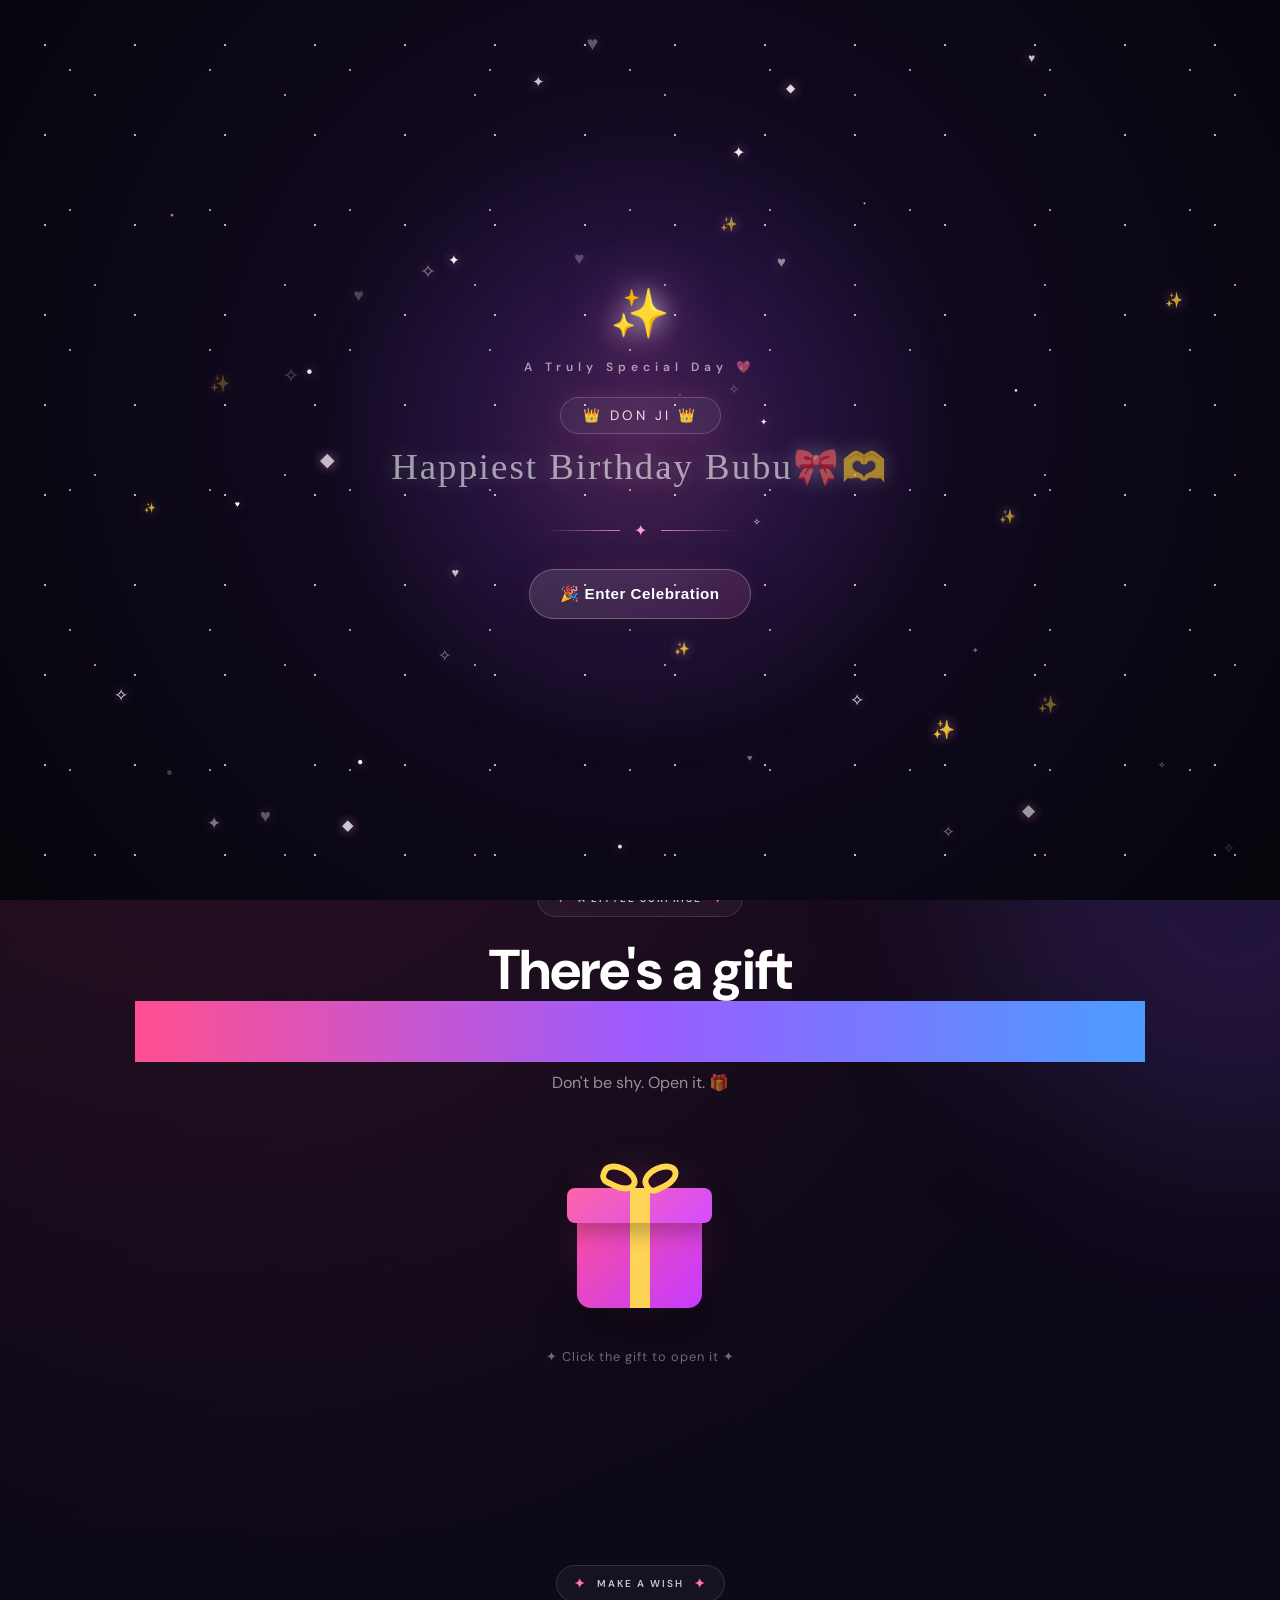
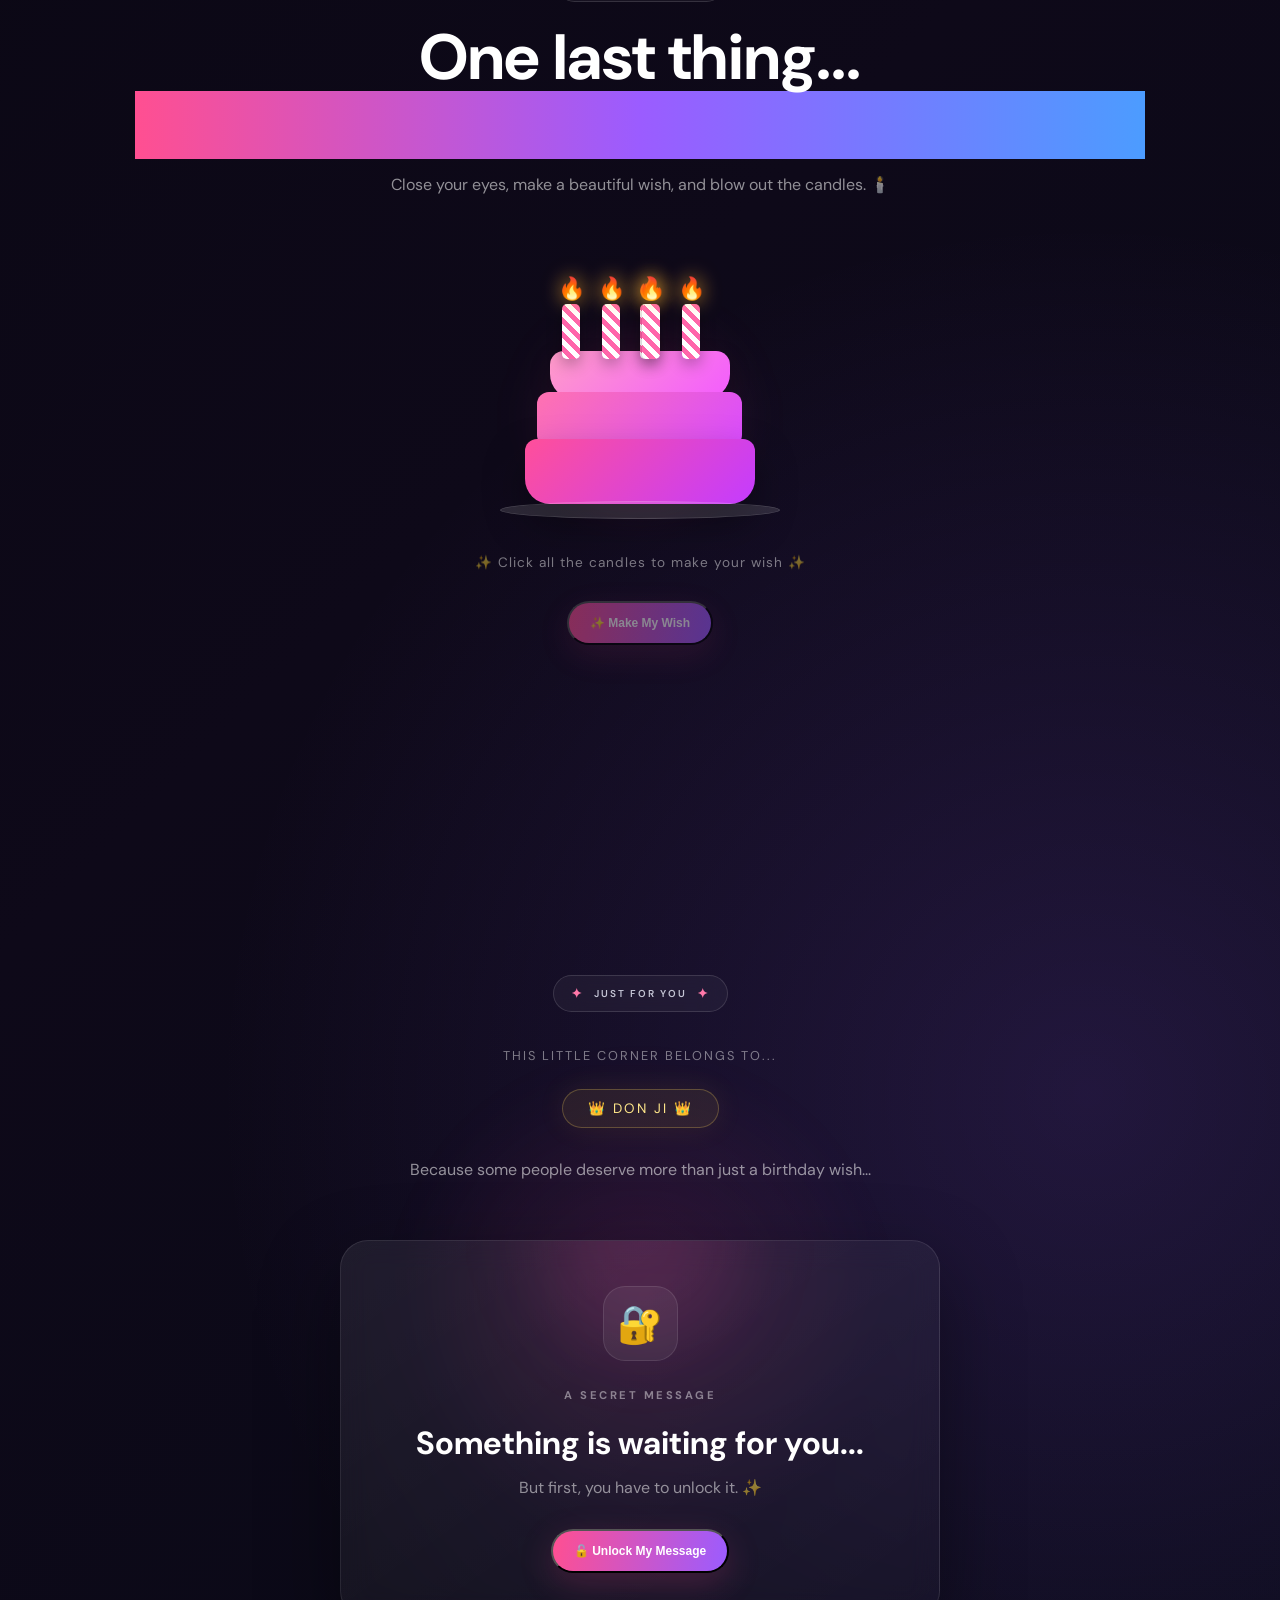
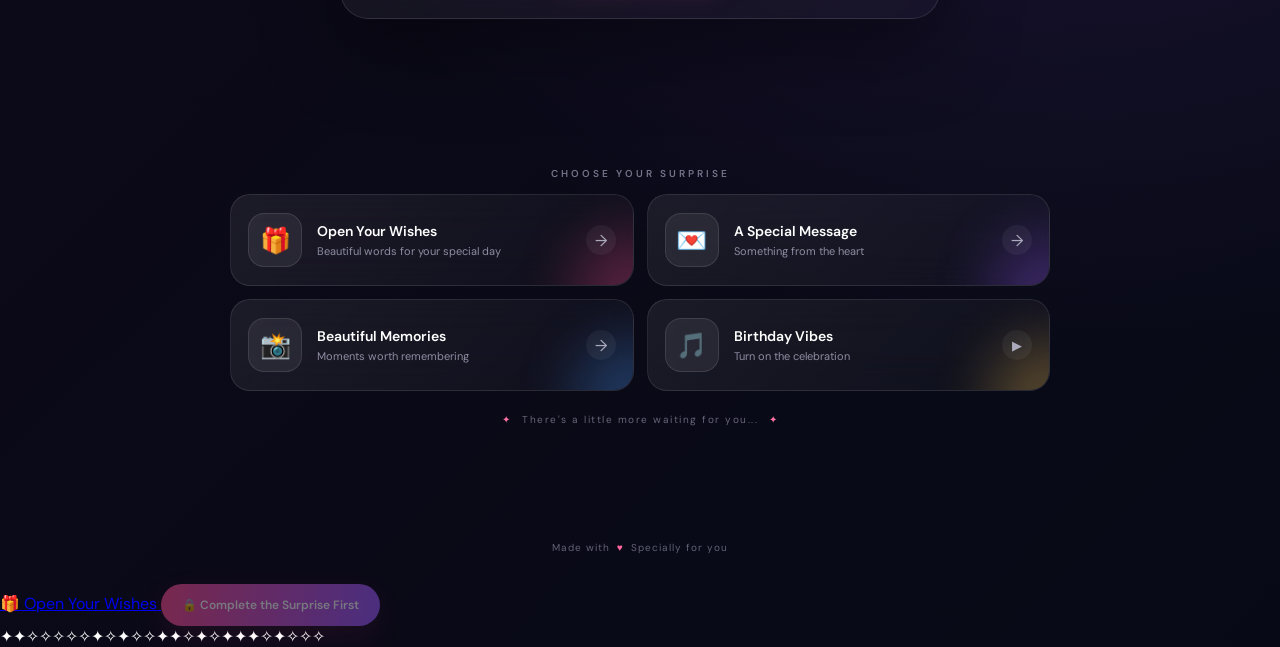
==== commit 997956a5: "Add birthday experience and mobile responsive fixes" ====
--- a/index.html
+++ b/index.html
@@ -2,9 +2,7 @@
 <html lang="en">
 
 <head>
-    <meta charset="UTF-8">
     <meta name="viewport" content="width=device-width, initial-scale=1.0">
-
     <title> Happy Birthday 💖</title>
 
     <link rel="stylesheet" href="style.css">
@@ -52,11 +50,11 @@
             </div>
 
             <p class="intro-small">
-                 A Truly Special Day 💖
+                A Truly Special Day 💖
             </p>
 
             <h1>
-            
+
             </h1>
 
             <div class="intro-crown">
@@ -573,7 +571,12 @@
 
     </footer>
 
-
+    <a href="wishes.html">
+        🎁 Open Your Wishes
+    </a>
+    <a href="wishes.html" id="wishesLink" class="primary-button">
+        🎁 Open Your Wishes
+    </a>
     <script src="script.js"></script>
 
 </body>
--- a/style.css
+++ b/style.css
@@ -5320,4 +5320,60 @@
 
         font-size: 2.5rem;
     }
+}
+
+@media (max-width: 600px) {
+
+    .gift-glow,
+    .cake-glow {
+
+        animation-duration:
+            4s !important;
+    }
+
+
+    .floating-heart,
+    .floating-star {
+
+        animation-duration:
+            5s !important;
+    }
+
+
+    .memory-card:hover {
+        transform: none;
+    }
+
+}
+
+@media (max-width: 600px) {
+
+    .hero h1,
+    .hero-title,
+    .main-title {
+        white-space: normal !important;
+    }
+
+}@media (max-width: 600px) {
+
+    .gift-glow,
+    .cake-glow {
+
+        animation-duration:
+            4s !important;
+    }
+
+
+    .floating-heart,
+    .floating-star {
+
+        animation-duration:
+            5s !important;
+    }
+
+
+    .memory-card:hover {
+        transform: none;
+    }
+
 }
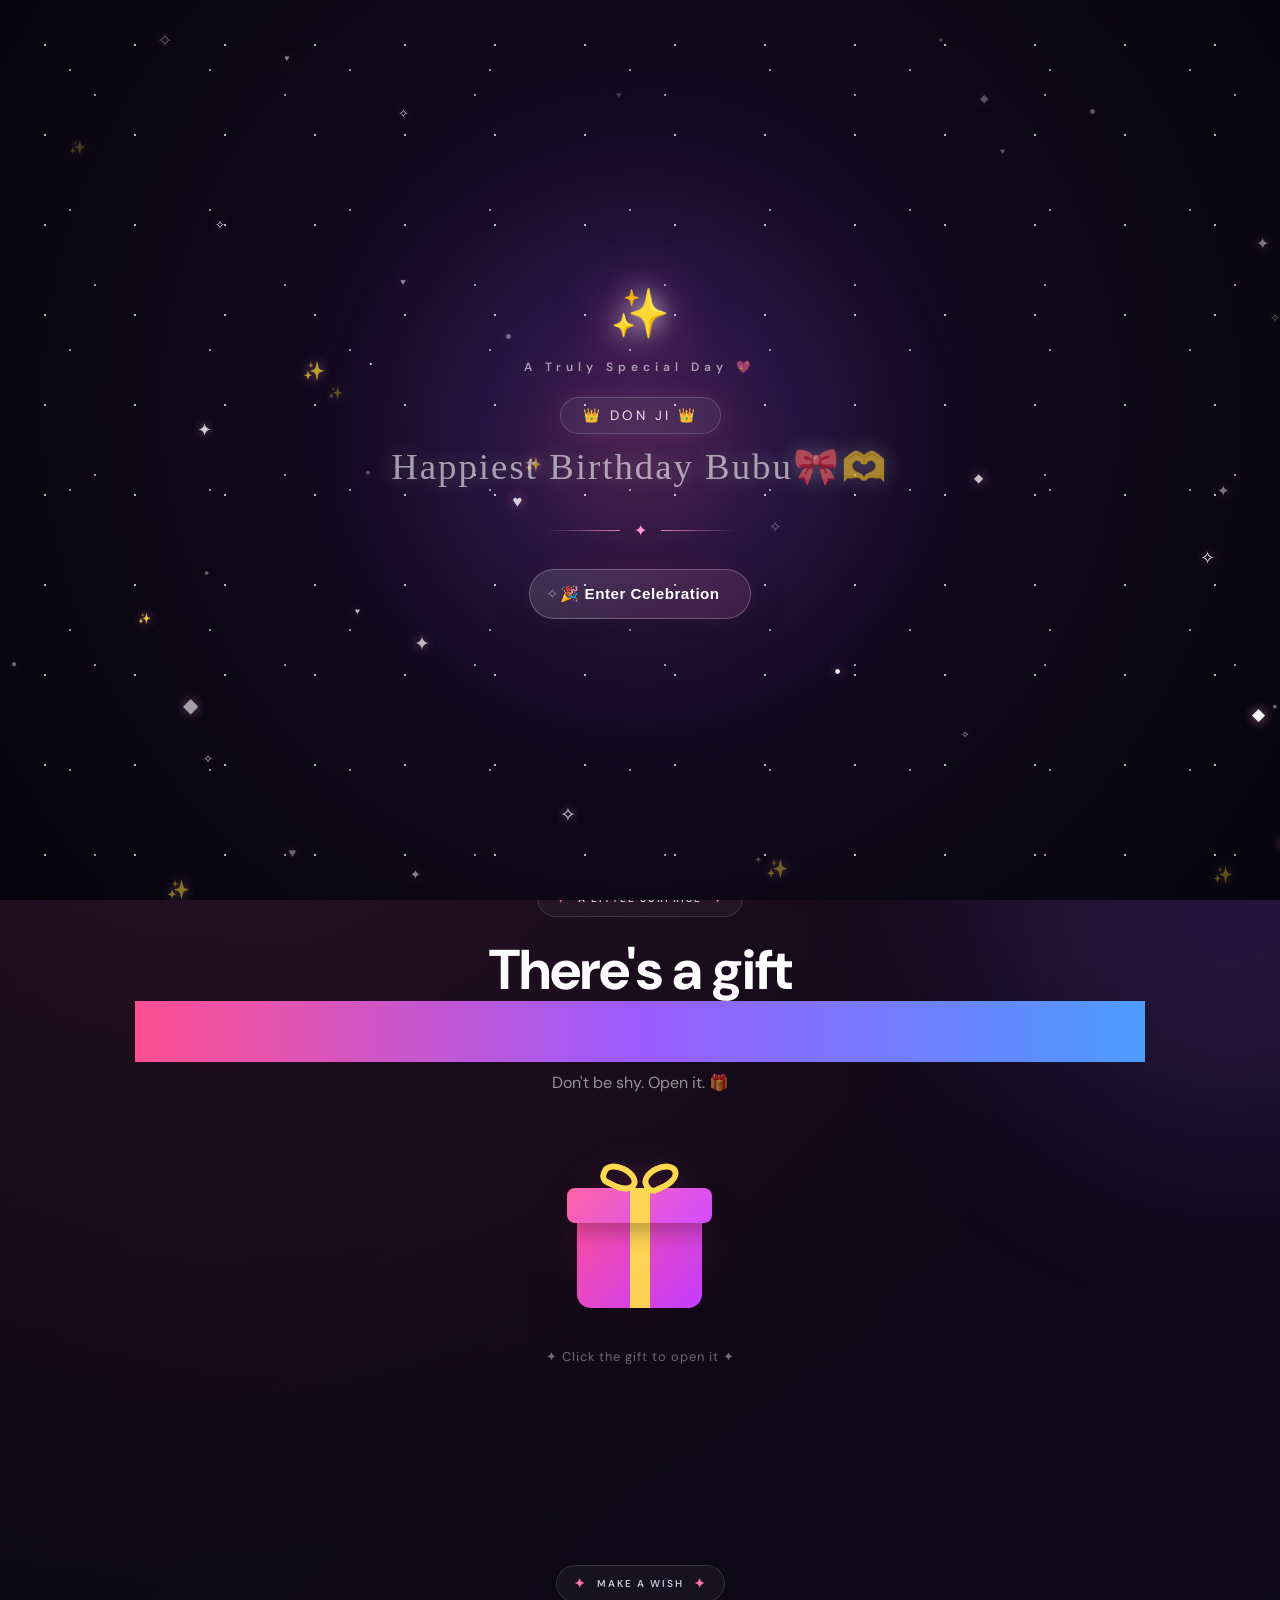
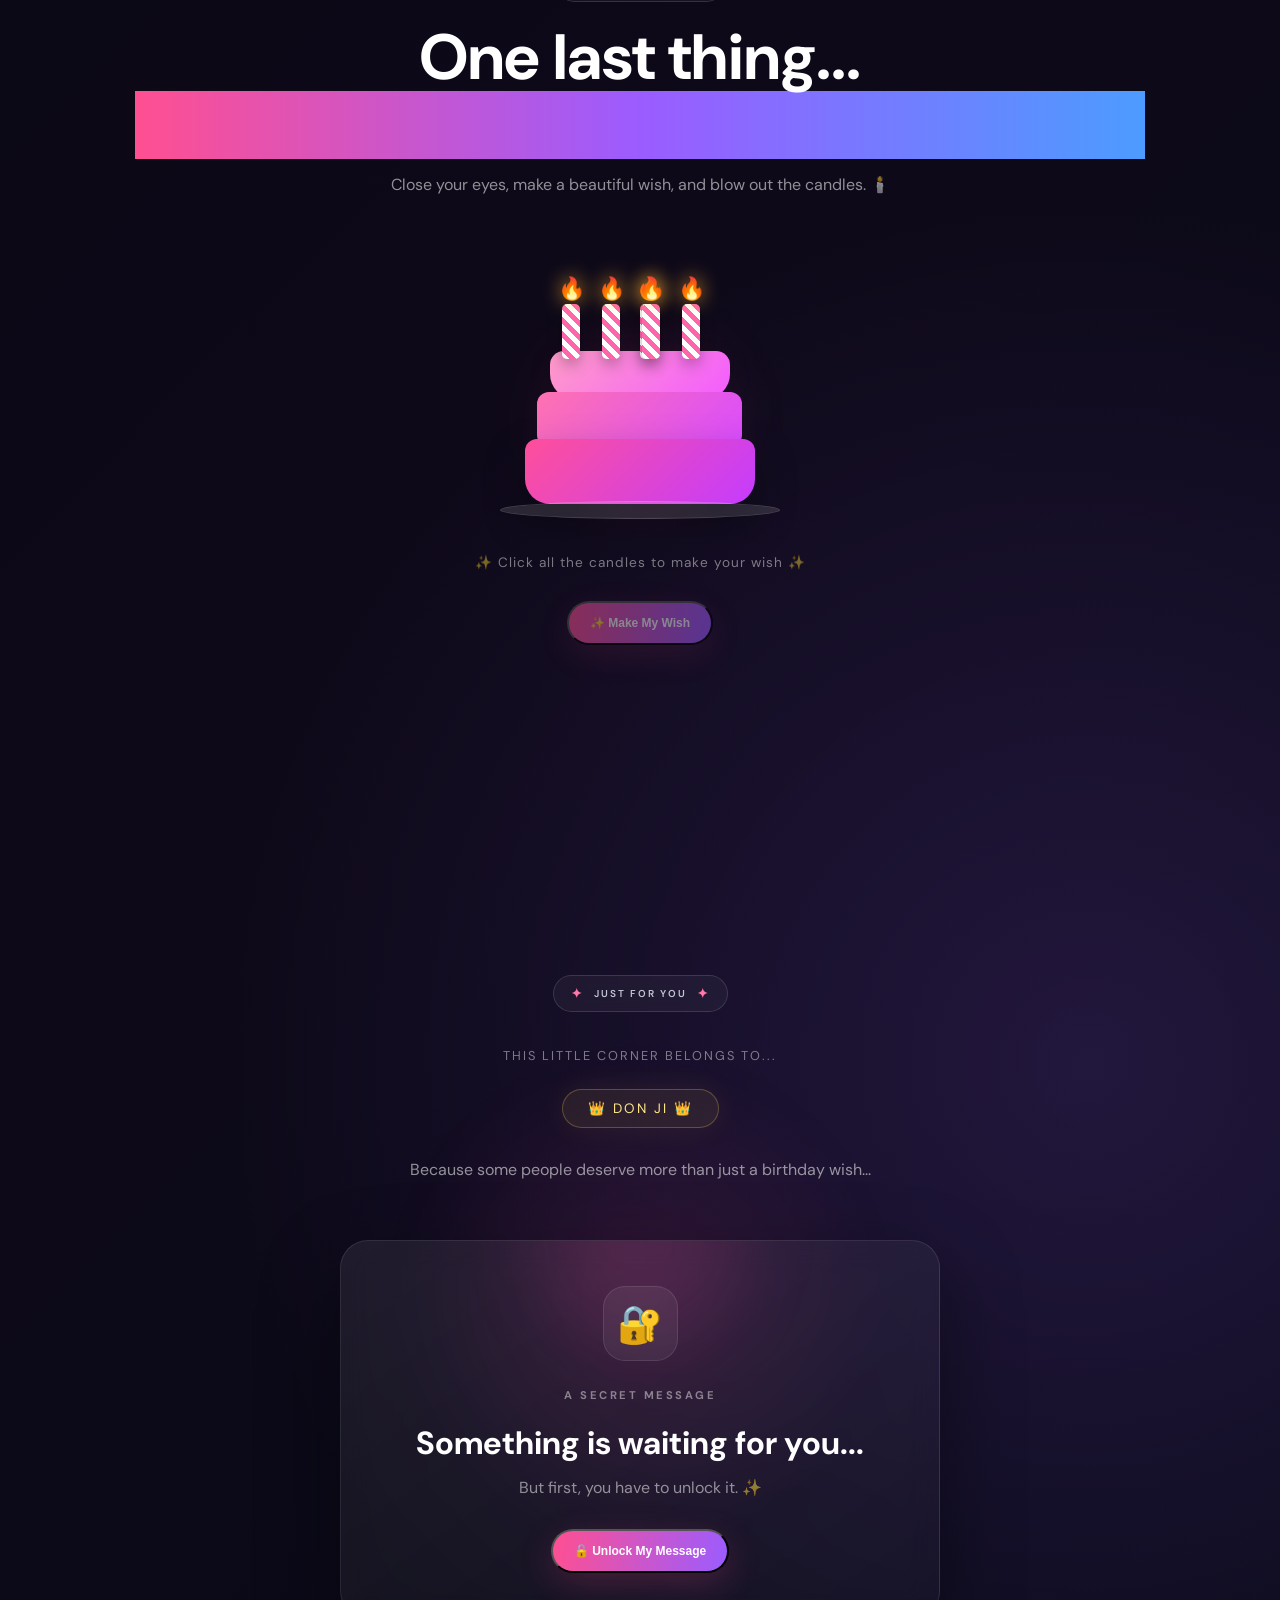
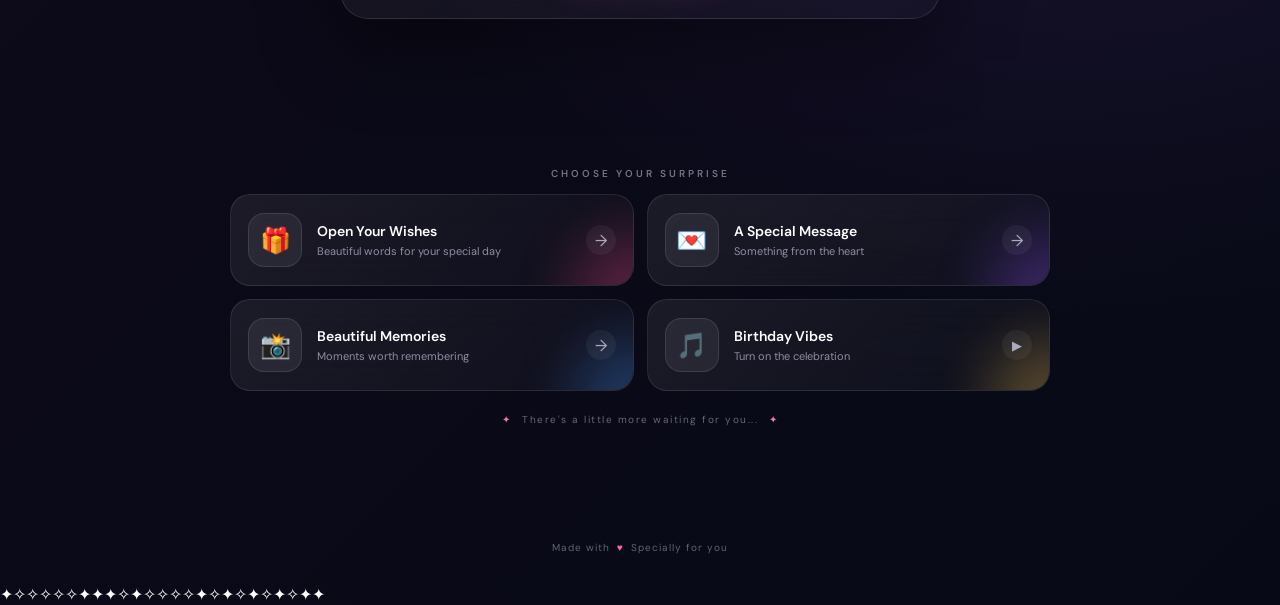
==== commit 85815873: "Add birthday experience and mobile responsive fixes" ====
--- a/index.html
+++ b/index.html
@@ -572,11 +572,9 @@
     </footer>
 
     <a href="wishes.html">
-        🎁 Open Your Wishes
+     
     </a>
-    <a href="wishes.html" id="wishesLink" class="primary-button">
-        🎁 Open Your Wishes
-    </a>
+    
     <script src="script.js"></script>
 
 </body>
